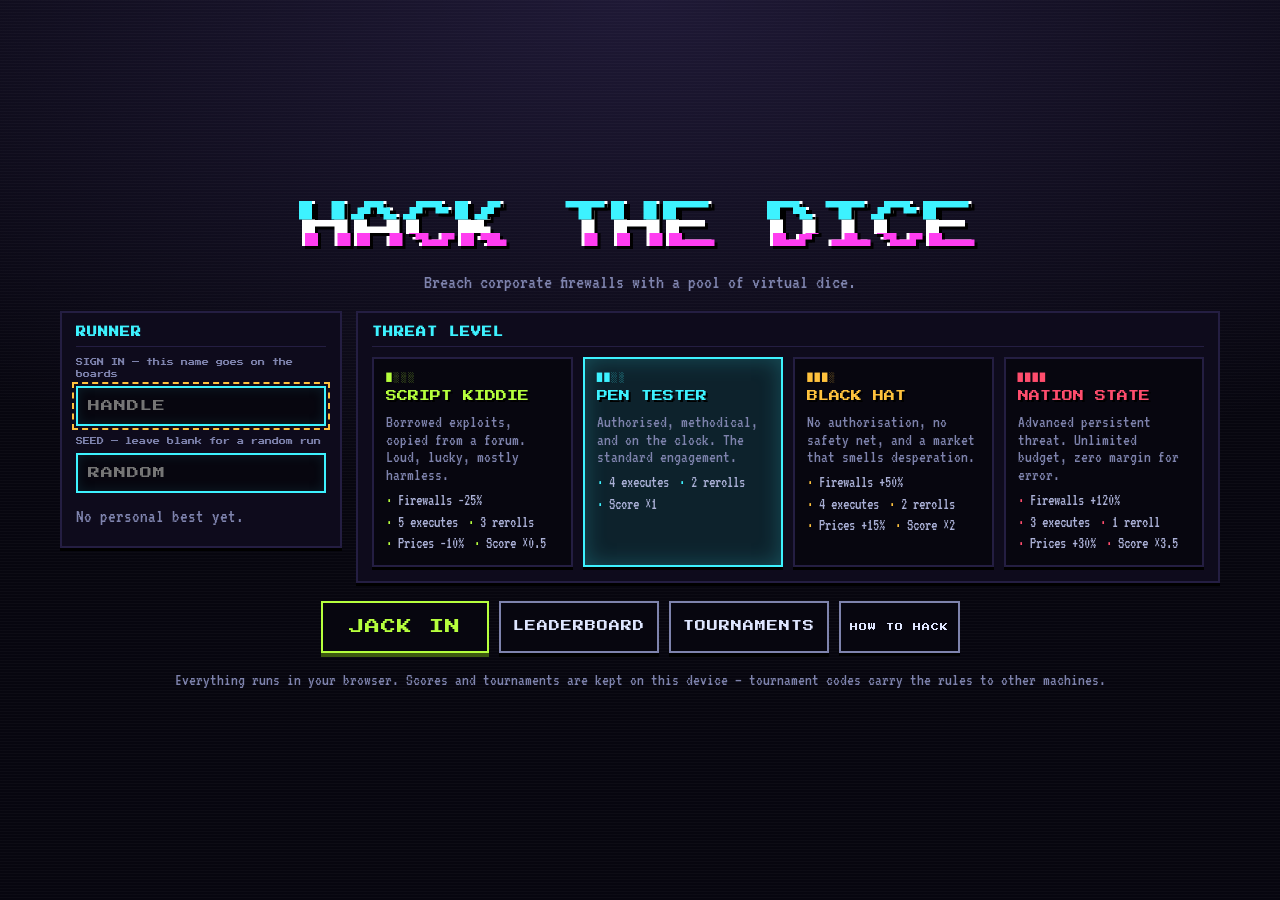
==== index.html @ eb7ed9ae "0.01" ====
<!DOCTYPE html>
<html lang="en">
<head>
<meta charset="utf-8">
<meta name="viewport" content="width=device-width,initial-scale=1">
<title>Hack the Dice</title>
<link rel="preconnect" href="https://fonts.googleapis.com">
<link rel="preconnect" href="https://fonts.gstatic.com" crossorigin>
<link href="https://fonts.googleapis.com/css2?family=Press+Start+2P&family=VT323&display=swap" rel="stylesheet">

<!-- Stylesheets are loaded in cascade order: tokens and base first, then one
     file per region of the console, then effects and responsive overrides. -->
<link rel="stylesheet" href="src/styles/tokens.css">
<link rel="stylesheet" href="src/styles/base.css">
<link rel="stylesheet" href="src/styles/layout.css">
<link rel="stylesheet" href="src/styles/target.css">
<link rel="stylesheet" href="src/styles/board.css">
<link rel="stylesheet" href="src/styles/buttons.css">
<link rel="stylesheet" href="src/styles/toolkit.css">
<link rel="stylesheet" href="src/styles/effects.css">
<link rel="stylesheet" href="src/styles/arcade.css">
<link rel="stylesheet" href="src/styles/responsive.css">
</head>
<body>
<div id="app">
  <header class="topbar">
    <div class="logo">HACK<b>THE</b>DICE</div>
    <div class="stat"><small>Runner</small><span id="tHandle">—</span><em id="tTier"></em></div>
    <div class="stat"><small>Server</small><span id="tServer">1</span><em id="tCorp">OMNIDYNE</em></div>
    <div class="stat"><small>Node</small><span id="tNode">1/5</span></div>
    <div class="stat"><small>Data scrap</small><span id="tScrap">0</span></div>
    <div class="stat"><small>Seed</small><span id="tSeed" class="copyable" title="Click to copy this run's seed">—</span></div>
    <div class="stat"><small>Best run</small><span id="tBest">—</span></div>
    <div class="stat" id="tOpWrap" hidden><small>Tournament</small><span id="tOp"></span></div>
    <div class="spacer"></div>
    <div class="topbtns">
      <button class="btn sm" id="btnSpeed" title="Animation speed">SPD 1×</button>
      <button class="btn sm" id="btnSound" title="Toggle sound">SND ON</button>
      <button class="btn sm" id="btnMenu">MENU</button>
    </div>
  </header>

  <main class="grid" id="grid">
    <section class="panel left" aria-label="Target">
      <div class="ptitle"><span>TARGET</span><span class="tag" id="nodeTag">NODE 1/5</span></div>
      <div class="screen target">
        <div class="ename" id="nodeName">NO TARGET</div>
        <div class="ecan-wrap"><canvas id="enemy" width="64" height="48"></canvas><div class="eoverlay" id="eOverlay"></div></div>
        <div class="fw">
          <div class="fw-top"><span>FIREWALL</span><span id="fwText">OFFLINE</span></div>
          <div class="fw-bar" id="fwBar"><i class="ghost" id="fwGhost"></i><i class="fill" id="fwFill"></i></div>
        </div>
        <div class="bossrule" id="bossRule"></div>
      </div>
      <div class="screen logbox"><div class="log" id="log" aria-live="polite"></div></div>
    </section>

    <section class="panel center" aria-label="Board">
      <div class="arts" id="arts"></div>
      <div class="screen board-wrap" id="boardWrap">
        <canvas id="board"></canvas>
        <div class="combo" id="combo"></div>
        <div class="hint" id="hint"></div>
      </div>
      <div class="screen scorebar">
        <div class="sbox bits"><span class="lbl">BITS</span><span class="val" id="bits">0</span></div>
        <span class="op">×</span>
        <div class="sbox mult"><span class="lbl">MULT</span><span class="val" id="mult">1</span></div>
        <span class="op">=</span>
        <div class="sbox power"><span class="lbl">HACKING POWER</span><span class="val" id="power">0</span></div>
      </div>
      <div class="controls">
        <div class="meters">
          <div class="meter">Executes left <span class="pips" id="execPips"></span></div>
          <div class="meter">Rerolls <span class="pips rr" id="rerollPips"></span></div>
        </div>
        <div class="btnrow">
          <button class="btn cyan" id="btnRoll">ROLL</button>
          <button class="btn" id="btnReroll">REROLL</button>
          <button class="btn mag" id="btnExec">EXECUTE</button>
        </div>
        <div class="abils" id="abils"></div>
      </div>
    </section>

    <section class="panel right" aria-label="Toolkit">
      <div class="ptitle"><span>TOOLKIT</span><span class="tag">Black market + rig</span></div>
      <div class="screen toolkit" id="toolkit">
        <div class="sec-h">BLACK MARKET <button class="btn sm" id="btnShopReroll">REFRESH</button></div>
        <div class="shop" id="shop"></div>
        <button class="btn lime wide" id="btnNext" hidden>BREACH NEXT NODE</button>
        <div class="sec-h">DICE POOL <span id="diceCount"></span></div>
        <div class="inv" id="diceInv"></div>
        <div class="sec-h">ABILITIES <span id="abilCount"></span></div>
        <div id="abilInv"></div>
        <div class="sec-h">CYBERARTIFACTS <span id="artCount"></span></div>
        <div id="artInv"></div>
      </div>
    </section>
  </main>
</div>
<div id="start" class="start-screen" hidden></div>
<div id="fx"></div>
<div id="modal" role="dialog" aria-modal="true"></div>
<script type="module" src="src/main.js"></script>
</body>
</html>
---- src/styles/tokens.css ----
/* Design tokens: palette, fonts, light/dark themes. */

:root {
  /* Console case — the physical shell around the screens */
  --case: #bdb6cd;
  --case-2: #d3cddf;
  --case-edge: #8c85a2;
  --case-ink: #1c1730;
  --case-dim: #58516f;

  /* CRT screens — everything inside a .screen element */
  --screen: #07060f;
  --screen-2: #0e0b1c;
  --screen-line: #241e42;
  --ink: #dfe6ff;
  --dim: #7e83ad;

  /* Accents — also used as literal hex values by the sprite painters */
  --cyan: #3df2ff;
  --mag: #ff3df0;
  --lime: #b6ff3d;
  --amber: #ffc23d;
  --red: #ff4d6d;
  --violet: #9a7bff;

  /* Type: --px for chunky headings, --vt for body copy */
  --px: 'Press Start 2P', ui-monospace, 'Courier New', monospace;
  --vt: 'VT323', ui-monospace, 'Courier New', monospace;

  color-scheme: light;
}

/*
 * Only the case tokens change between themes: the screens are always dark,
 * because a CRT that glows white would not read as a CRT.
 */
@media (prefers-color-scheme: dark) {
  :root:not([data-theme="light"]) {
    --case: #0a0911;
    --case-2: #131020;
    --case-edge: #2b2542;
    --case-ink: #d6d0ee;
    --case-dim: #7b7598;
    color-scheme: dark;
  }
}

:root[data-theme="dark"] {
  --case: #0a0911;
  --case-2: #131020;
  --case-edge: #2b2542;
  --case-ink: #d6d0ee;
  --case-dim: #7b7598;
  color-scheme: dark;
}
---- src/styles/base.css ----
/* Element defaults and the app shell. */

* { box-sizing:border-box; }
html,body {
  margin:0;
  height:100%;
}
body {
  background:var(--case);
  color:var(--case-ink);
  font-family:var(--vt);
  font-size:20px;
  line-height:1.1;
  overflow-x:hidden;
}
button {
  font:inherit;
  color:inherit;
}

/*
 * The hidden attribute has to beat any display rule an element also carries.
 * The start overlay is display:flex and the top-bar stats are display:flex, so
 * without this both stay on screen when hidden — and a screen you cannot see
 * past makes every button under it look dead.
 */
[hidden] { display: none !important; }
.px { font-family:var(--px); }
#app {
  display:flex;
  flex-direction:column;
  height:100vh;
  height:100dvh;
  min-height:660px;
}
---- src/styles/layout.css ----
/* Top bar, three-column grid, panel and CRT screen chrome. */

/* top bar */
.topbar {
  display:flex;
  align-items:center;
  gap:20px;
  padding:8px 14px;
  border-bottom:2px solid var(--case-edge);
  flex-wrap:wrap;
  background:var(--case-2);
}
.logo {
  font-family:var(--px);
  font-size:14px;
  letter-spacing:1px;
  white-space:nowrap;
  color:var(--case-ink);
}
.logo b {
  color:var(--mag);
  font-weight:normal;
  margin:0 .45em;
  text-shadow:2px 2px 0 #000;
}
.stat {
  display:flex;
  flex-direction:column;
  gap:2px;
  min-width:0;
}
.stat small {
  font-size:15px;
  color:var(--case-dim);
}
.stat span {
  font-family:var(--px);
  font-size:11px;
  display:flex;
  align-items:center;
  gap:6px;
  white-space:nowrap;
}
.stat em {
  font-style:normal;
  font-size:15px;
  color:var(--case-dim);
  white-space:nowrap;
}
.sc {
  width:14px;
  height:14px;
  image-rendering:pixelated;
  vertical-align:middle;
}
.stat .copyable {
  cursor: pointer;
  border-bottom: 1px dotted var(--case-dim);
}
.stat .copyable:hover { color: var(--mag); }
.spacer { flex:1; }
.topbtns {
  display:flex;
  gap:6px;
}

/* grid */
.grid {
  flex:1;
  display:grid;
  grid-template-columns:minmax(240px,1fr) minmax(360px,2.1fr) minmax(280px,1.15fr);
  grid-template-rows:minmax(0,1fr);
  gap:10px;
  padding:10px;
  min-height:0;
}
.panel {
  background:var(--case-2);
  border:2px solid var(--case-edge);
  box-shadow:0 3px 0 var(--case-edge);
  display:flex;
  flex-direction:column;
  min-height:0;
  min-width:0;
  padding:8px;
  gap:8px;
}
.ptitle {
  display:flex;
  justify-content:space-between;
  align-items:center;
  font-family:var(--px);
  font-size:10px;
  padding:2px 2px 0;
  color:var(--case-ink);
}
.ptitle .tag {
  color:var(--case-dim);
  font-size:9px;
}
.screen {
  background:var(--screen);
  border:2px solid #000;
  box-shadow:inset 0 0 0 2px var(--screen-line),inset 0 0 40px rgba(61,242,255,.05);
  color:var(--ink);
  position:relative;
  overflow:hidden;
}
.screen::after {
  content:'';
  position:absolute;
  inset:0;
  pointer-events:none;
  background:repeating-linear-gradient(to bottom,rgba(255,255,255,.028) 0 1px,transparent 1px 3px);
  z-index:3;
}
---- src/styles/target.css ----
/* Left column: enemy portrait, firewall bar, console log. */

/* left: target */
.target {
  padding:10px;
  display:flex;
  flex-direction:column;
  gap:8px;
  flex:none;
}
.ename {
  font-family:var(--px);
  font-size:10px;
  line-height:1.4;
  color:var(--ink);
}
.ecan-wrap {
  position:relative;
  border:2px solid #000;
  box-shadow:inset 0 0 0 1px var(--screen-line);
  background:var(--screen);
}
#enemy {
  display:block;
  width:100%;
  height:auto;
  max-height:30vh;
  object-fit:contain;
  image-rendering:pixelated;
}
.eoverlay {
  position:absolute;
  inset:0;
  display:flex;
  align-items:center;
  justify-content:center;
  font-family:var(--px);
  font-size:10px;
  color:var(--lime);
  text-shadow:2px 2px 0 #000;
  pointer-events:none;
  text-align:center;
  z-index:2;
}
.fw-top {
  display:flex;
  justify-content:space-between;
  font-family:var(--px);
  font-size:8px;
  color:var(--red);
  margin-bottom:5px;
  gap:6px;
}
.fw-bar {
  height:18px;
  background:#1a0f1f;
  border:2px solid #000;
  box-shadow:inset 0 0 0 1px #3a2040;
  position:relative;
  overflow:hidden;
}
.fw-bar i {
  position:absolute;
  left:0;
  top:0;
  bottom:0;
  display:block;
}
.fw-bar .ghost {
  background:#fff;
  transition:width .6s .35s;
}
.fw-bar .fill {
  background:repeating-linear-gradient(90deg,var(--red) 0 6px,#c42a4a 6px 8px);
  transition:width .25s steps(6);
}
.bossrule {
  font-size:17px;
  color:var(--red);
  border:1px dashed var(--red);
  padding:5px 7px;
  line-height:1.05;
}
.bossrule:empty { display:none; }
.logbox {
  flex:1;
  min-height:110px;
}
.log {
  position:absolute;
  inset:8px 10px;
  overflow-y:auto;
  font-size:18px;
  line-height:1.05;
  color:var(--lime);
  scrollbar-width:thin;
  scrollbar-color:var(--screen-line) transparent;
}
.ln {
  margin-bottom:2px;
  word-break:break-word;
}
.ln.red { color:var(--red); }
.ln.cyan { color:var(--cyan); }
.ln.amber { color:var(--amber); }
.ln.mag { color:var(--mag); }
.ln.dim { color:var(--dim); }
.ln.white { color:var(--ink); }
.ln.lime { color:var(--lime); }
---- src/styles/board.css ----
/* Center column: artifact row, dice board, scorebar, controls. */

/* center */
.arts {
  display:grid;
  grid-template-columns:repeat(6,minmax(0,1fr));
  gap:6px;
  flex:none;
}
.art {
  background:var(--screen);
  border:2px solid #000;
  box-shadow:inset 0 0 0 1px var(--screen-line);
  min-height:60px;
  display:flex;
  flex-direction:column;
  align-items:center;
  justify-content:center;
  gap:4px;
  padding:4px 2px;
  color:var(--ink);
  position:relative;
  cursor:help;
  min-width:0;
}
.art img {
  width:28px;
  height:28px;
  image-rendering:pixelated;
}
.art span {
  font-family:var(--px);
  font-size:6px;
  text-align:center;
  line-height:1.3;
  color:var(--dim);
  max-width:100%;
  overflow:hidden;
  text-overflow:ellipsis;
  white-space:nowrap;
  padding:0 2px;
}
.art em {
  position:absolute;
  top:3px;
  right:3px;
  font-style:normal;
  font-family:var(--px);
  font-size:6px;
  color:var(--amber);
}
.art.empty {
  color:var(--screen-line);
  font-family:var(--px);
  font-size:7px;
  cursor:default;
}
.art.fire { animation:fire .38s steps(4); }
@keyframes fire{0%{transform:none}35%{transform:translateY(-7px) scale(1.14);box-shadow:0 0 0 2px var(--amber),0 0 18px var(--amber)}100%{transform:none}}
.board-wrap {
  flex:1 1 0;
  min-height:220px;
}
#board {
  position:absolute;
  left:50%;
  top:50%;
  transform:translate(-50%,-50%);
  image-rendering:pixelated;
  display:block;
  touch-action:manipulation;
}
.hint {
  position:absolute;
  left:10px;
  bottom:6px;
  font-size:18px;
  color:var(--dim);
  pointer-events:none;
  z-index:4;
  right:10px;
  white-space:nowrap;
  overflow:hidden;
  text-overflow:ellipsis;
}
.combo {
  position:absolute;
  right:10px;
  top:8px;
  font-family:var(--px);
  font-size:8px;
  color:var(--amber);
  z-index:4;
  text-align:right;
  pointer-events:none;
}
.scorebar {
  display:flex;
  align-items:stretch;
  gap:8px;
  padding:8px;
  flex:none;
}
.sbox {
  flex:1;
  display:flex;
  flex-direction:column;
  align-items:center;
  justify-content:center;
  padding:6px 4px;
  border:2px solid;
  min-width:0;
  position:relative;
  z-index:4;
}
.sbox .lbl {
  font-family:var(--px);
  font-size:7px;
  opacity:.8;
  margin-bottom:6px;
  white-space:nowrap;
}
.sbox .val {
  font-family:var(--px);
  font-size:clamp(12px,1.5vw,19px);
  white-space:nowrap;
  display:inline-block;
}
.sbox.bits {
  border-color:var(--cyan);
  color:var(--cyan);
  background:rgba(61,242,255,.07);
}
.sbox.mult {
  border-color:var(--mag);
  color:var(--mag);
  background:rgba(255,61,240,.07);
}
.sbox.power {
  flex:1.4;
  border-color:var(--amber);
  color:var(--amber);
  background:rgba(255,194,61,.07);
}
.op {
  align-self:center;
  color:var(--dim);
  font-family:var(--px);
  font-size:12px;
  z-index:4;
}
.val.dimv { opacity:.45; }
.bump { animation:bump .24s steps(3); }
@keyframes bump{0%{transform:scale(1.5);color:#fff}100%{transform:scale(1)}}
.controls {
  display:flex;
  flex-direction:column;
  gap:8px;
  flex:none;
}
.meters {
  display:flex;
  gap:18px;
  flex-wrap:wrap;
  align-items:center;
}
.meter {
  display:flex;
  align-items:center;
  gap:7px;
  font-size:18px;
  color:var(--case-dim);
}
.pips {
  display:flex;
  gap:3px;
  align-items:center;
  min-height:14px;
}
.pips i {
  width:10px;
  height:14px;
  background:var(--case-edge);
  display:block;
  border:1px solid #000;
}
.pips i.on { background:var(--red); }
.pips.rr i.on { background:var(--cyan); }
.pips .none {
  font-family:var(--px);
  font-size:8px;
}
.btnrow {
  display:grid;
  grid-template-columns:1fr 1fr 1.3fr;
  gap:8px;
}
.abils {
  display:grid;
  grid-template-columns:repeat(3,minmax(0,1fr));
  gap:8px;
}
.abil {
  display:flex;
  align-items:center;
  gap:6px;
  padding:6px;
  background:var(--screen);
  border:2px solid var(--violet);
  color:var(--ink);
  cursor:pointer;
  box-shadow:0 3px 0 #000;
  text-align:left;
  min-width:0;
  min-height:40px;
}
.abil:disabled {
  opacity:.45;
  cursor:not-allowed;
}
.abil:active:not(:disabled) {
  transform:translateY(2px);
  box-shadow:0 1px 0 #000;
}
.abil img {
  width:22px;
  height:22px;
  image-rendering:pixelated;
  flex:none;
}
.abil .an {
  font-family:var(--px);
  font-size:7px;
  line-height:1.35;
  overflow:hidden;
  min-width:0;
}
.abil .ac {
  margin-left:auto;
  font-family:var(--px);
  font-size:9px;
  color:var(--amber);
  flex:none;
}
.abil.empty {
  border-color:var(--case-edge);
  color:var(--case-dim);
  background:transparent;
  justify-content:center;
  font-family:var(--px);
  font-size:7px;
  cursor:default;
  box-shadow:none;
}
---- src/styles/buttons.css ----
/* Shared button styles. */

/* buttons */
.btn {
  font-family:var(--px);
  font-size:11px;
  letter-spacing:1px;
  padding:12px 12px;
  background:var(--screen);
  color:var(--ink);
  border:2px solid var(--dim);
  box-shadow:0 4px 0 #000;
  cursor:pointer;
  position:relative;
  white-space:nowrap;
}
.btn:hover:not(:disabled) { filter:brightness(1.3); }
.btn:active:not(:disabled) {
  transform:translateY(3px);
  box-shadow:0 1px 0 #000;
}
.btn:disabled {
  opacity:.35;
  cursor:not-allowed;
}
.btn:focus-visible,.abil:focus-visible,.x:focus-visible {
  outline:2px dashed var(--amber);
  outline-offset:2px;
}
.btn.cyan {
  border-color:var(--cyan);
  color:var(--cyan);
  box-shadow:0 4px 0 #0a5a66;
}
.btn.mag {
  border-color:var(--mag);
  color:var(--mag);
  box-shadow:0 4px 0 #6a1466;
}
.btn.lime {
  border-color:var(--lime);
  color:var(--lime);
  box-shadow:0 4px 0 #3d5a0f;
}
.btn.sm {
  font-size:8px;
  padding:8px 9px;
  box-shadow:0 3px 0 #000;
}
.btn.wide { width:100%; }
.btn.pulse:not(:disabled) { animation:btnpulse 1s steps(2) infinite; }
@keyframes btnpulse{50%{background:#1d1840}}
---- src/styles/toolkit.css ----
/* Right column: black market cards and rig inventory. */

/* right: toolkit */
.toolkit {
  flex:1;
  overflow-y:auto;
  padding:10px;
  display:flex;
  flex-direction:column;
  gap:10px;
  scrollbar-width:thin;
  scrollbar-color:var(--screen-line) transparent;
}
.toolkit > * {
  position:relative;
  z-index:4;
}
.sec-h {
  display:flex;
  justify-content:space-between;
  align-items:center;
  font-family:var(--px);
  font-size:9px;
  color:var(--cyan);
  gap:6px;
  border-bottom:1px solid var(--screen-line);
  padding-bottom:6px;
  min-height:28px;
}
.sec-h span {
  color:var(--dim);
  font-size:8px;
}
.shop {
  display:grid;
  grid-template-columns:repeat(auto-fill,minmax(150px,1fr));
  gap:8px;
}
.card {
  border:2px solid var(--screen-line);
  background:var(--screen-2);
  padding:7px;
  display:flex;
  flex-direction:column;
  gap:5px;
  min-width:0;
}
.card .top {
  display:flex;
  gap:7px;
  align-items:center;
}
.card img {
  width:26px;
  height:26px;
  image-rendering:pixelated;
  flex:none;
}
.card .nm {
  font-family:var(--px);
  font-size:7px;
  line-height:1.4;
  color:var(--ink);
}
.card .kd {
  font-size:14px;
  color:var(--dim);
}
.card .ds {
  font-size:16px;
  color:#aab0d6;
  line-height:1;
  flex:1;
}
.card .buy {
  font-size:8px;
  padding:7px 6px;
  display:flex;
  align-items:center;
  justify-content:center;
  gap:5px;
}
.card.t2 { border-color:#3d3070; }
.card.t3 { border-color:#70305f; }
.card.sold { opacity:.3; }
.shop.locked .card {
  opacity:.35;
  filter:grayscale(1);
}
.empty-note {
  font-size:17px;
  color:var(--dim);
  line-height:1.05;
}
.inv {
  display:flex;
  flex-wrap:wrap;
  gap:6px;
}
.inv-die {
  display:flex;
  align-items:center;
  gap:5px;
  background:var(--screen-2);
  border:1px solid var(--screen-line);
  padding:3px 6px 3px 3px;
  font-size:16px;
  color:var(--ink);
}
.inv-die img {
  width:24px;
  height:24px;
  image-rendering:pixelated;
}
.x {
  background:none;
  border:1px solid var(--red);
  color:var(--red);
  font-family:var(--px);
  font-size:6px;
  cursor:pointer;
  padding:3px 4px;
  margin-left:3px;
  white-space:nowrap;
}
.x:hover {
  background:var(--red);
  color:#000;
}
.row-item {
  display:flex;
  align-items:center;
  gap:8px;
  background:var(--screen-2);
  border:1px solid var(--screen-line);
  padding:5px;
  color:var(--ink);
}
.row-item + .row-item { margin-top:6px; }
.row-item img {
  width:24px;
  height:24px;
  image-rendering:pixelated;
  flex:none;
}
.row-item .t {
  flex:1;
  min-width:0;
}
.row-item .t b {
  display:block;
  font-family:var(--px);
  font-size:7px;
  font-weight:normal;
  margin-bottom:3px;
  line-height:1.35;
}
.row-item .t small {
  font-size:15px;
  color:var(--dim);
  line-height:1;
  display:block;
}
---- src/styles/effects.css ----
/* Floating score effects, toasts, modal, glitch and shake. */

/* fx + modal */
#fx {
  position:fixed;
  inset:0;
  pointer-events:none;
  z-index:50;
  overflow:hidden;
}
.fly {
  position:absolute;
  left:0;
  top:0;
  font-family:var(--px);
  font-size:14px;
  white-space:nowrap;
  pointer-events:none;
  text-shadow:2px 2px 0 #000,-1px -1px 0 #000,0 0 10px currentColor;
  will-change:transform;
}
.c-bits { color:var(--cyan); }
.c-mult { color:var(--mag); }
.c-x {
  color:var(--amber);
  font-size:17px;
}
.c-red {
  color:var(--red);
  font-size:9px;
}
.c-lime {
  color:var(--lime);
  font-size:10px;
}
.c-dmg {
  color:#fff;
  font-size:18px;
  text-shadow:3px 3px 0 var(--red),0 0 12px var(--red);
}
.fly.small { font-size:9px; }
.bighit {
  font-size:clamp(28px,5vw,58px);
  color:#fff;
  text-shadow:4px 4px 0 var(--mag),-3px -3px 0 var(--cyan),0 0 26px var(--amber);
}
.toast {
  position:absolute;
  left:50%;
  bottom:26px;
  transform:translateX(-50%);
  background:var(--screen);
  color:var(--amber);
  border:2px solid var(--amber);
  padding:9px 12px;
  font-family:var(--px);
  font-size:9px;
  box-shadow:0 4px 0 #000;
  animation:toast 2s steps(8) forwards;
  white-space:nowrap;
}
@keyframes toast{0%{opacity:0}8%,82%{opacity:1}100%{opacity:0}}
#modal {
  position:fixed;
  inset:0;
  z-index:60;
  display:none;
  align-items:center;
  justify-content:center;
  background:rgba(5,4,12,.8);
  padding:16px;
}
#modal.open { display:flex; }
.mbox {
  max-width:580px;
  width:100%;
  padding:24px;
  max-height:92vh;
  overflow:auto;
}
.mbox > * {
  position:relative;
  z-index:4;
}
.mbtns {
  display:flex;
  gap:10px;
  flex-wrap:wrap;
  margin-top:18px;
}
.mbtns .btn { flex:1; }
.mtitle {
  font-family:var(--px);
  font-size:18px;
  color:var(--mag);
  margin:0 0 12px;
  line-height:1.4;
}
.title-big {
  font-family:var(--px);
  font-size:clamp(22px,5.5vw,38px);
  color:#fff;
  margin:6px 0 10px;
  line-height:1.3;
}
.mbox p {
  margin:8px 0;
  font-size:20px;
  color:var(--ink);
}
.mbox p b {
  color:var(--lime);
  font-weight:normal;
}
.kv {
  font-size:19px;
  color:var(--dim);
  margin:4px 0;
}
.kv b {
  color:var(--lime);
  font-weight:normal;
}
.how {
  display:flex;
  flex-direction:column;
  gap:7px;
  margin:14px 0;
  font-size:19px;
  color:var(--ink);
}
.how b {
  font-family:var(--px);
  font-size:9px;
  color:var(--cyan);
  font-weight:normal;
  margin-right:6px;
}
.dim { color:var(--dim)!important; }
.newbest {
  font-family:var(--px);
  color:var(--amber)!important;
  font-size:11px!important;
}
.xfer {
  height:16px;
  border:2px solid var(--cyan);
  margin:14px 0;
  position:relative;
  overflow:hidden;
}
.xfer i {
  position:absolute;
  left:0;
  top:0;
  bottom:0;
  width:0;
  background:repeating-linear-gradient(90deg,var(--cyan) 0 6px,transparent 6px 8px);
  animation:xfer 1.6s steps(20) forwards;
}
@keyframes xfer{to{width:100%}}
.glitch {
  position:relative;
  display:inline-block;
}
.glitch::before,.glitch::after {
  content:attr(data-text);
  position:absolute;
  left:0;
  top:0;
  width:100%;
  overflow:hidden;
  pointer-events:none;
}
.glitch::before {
  color:var(--cyan);
  transform:translate(-3px,0);
  clip-path:inset(0 0 62% 0);
  animation:gl1 2.4s steps(1) infinite;
}
.glitch::after {
  color:var(--mag);
  transform:translate(3px,0);
  clip-path:inset(58% 0 0 0);
  animation:gl2 1.9s steps(1) infinite;
}
@keyframes gl1{0%,100%{clip-path:inset(0 0 62% 0)}30%{clip-path:inset(20% 0 40% 0);transform:translate(4px,-1px)}60%{clip-path:inset(70% 0 5% 0)}}
@keyframes gl2{0%,100%{clip-path:inset(58% 0 0 0)}40%{clip-path:inset(10% 0 70% 0);transform:translate(-4px,1px)}75%{clip-path:inset(40% 0 30% 0)}}
.shake { animation:shake .35s steps(6); }
@keyframes shake{20%{transform:translate(-6px,3px)}40%{transform:translate(5px,-4px)}60%{transform:translate(-4px,-2px)}80%{transform:translate(3px,4px)}100%{transform:none}}
body.alarm::before {
  content:'';
  position:fixed;
  inset:0;
  background:rgba(255,40,80,.28);
  z-index:45;
  pointer-events:none;
  animation:alarm 1.2s steps(2,jump-none) forwards;
}
@keyframes alarm{0%,50%{opacity:1}25%,75%{opacity:0}100%{opacity:0}}
---- src/styles/arcade.css ----
/* Start screen, leaderboards and tournament screens. */

/* ---- The overlay --------------------------------------------------------- */

.start-screen {
  position: fixed;
  inset: 0;
  z-index: 70;
  overflow-y: auto;
  padding: 24px 16px 40px;
  display: flex;
  justify-content: center;
  color: var(--ink);
  background:
    radial-gradient(120% 80% at 50% 0%, rgba(154, 123, 255, .16), transparent 70%),
    repeating-linear-gradient(to bottom, rgba(255, 255, 255, .022) 0 1px, transparent 1px 3px),
    var(--screen);
}

.start-inner {
  max-width: 1160px;
  width: 100%;
  /* Centres the block vertically when the viewport has room to spare. */
  margin: auto;
  display: flex;
  flex-direction: column;
  gap: 18px;
}

/* ---- Masthead ------------------------------------------------------------ */

.start-head { text-align: center; }

.start-logo {
  font-family: var(--px);
  font-size: clamp(24px, 6vw, 52px);
  color: #fff;
  line-height: 1.3;
  text-shadow: 3px 3px 0 #000;
}

.start-sub {
  font-size: 20px;
  color: var(--dim);
  margin: 10px 0 0;
}

/* ---- Cards and fields ---------------------------------------------------- */

.start-cols {
  display: grid;
  grid-template-columns: minmax(230px, 0.85fr) minmax(360px, 2.6fr);
  gap: 14px;
  align-items: start;
}

.start-card {
  background: var(--screen-2);
  border: 2px solid var(--screen-line);
  box-shadow: 0 3px 0 #000;
  padding: 14px;
  display: flex;
  flex-direction: column;
  gap: 10px;
  min-width: 0;
}

.sec {
  font-family: var(--px);
  font-size: 10px;
  color: var(--cyan);
  margin: 0;
  padding-bottom: 8px;
  border-bottom: 1px solid var(--screen-line);
  letter-spacing: 1px;
}

.sec .dim { font-family: var(--vt); font-size: 14px; letter-spacing: 0; margin-left: 4px; }

.field { display: flex; flex-direction: column; gap: 6px; }

.field > span {
  font-family: var(--px);
  font-size: 7px;
  color: var(--dim);
  line-height: 1.6;
}

.field input,
.field textarea {
  font-family: var(--px);
  font-size: 12px;
  color: var(--ink);
  background: var(--screen);
  border: 2px solid var(--cyan);
  box-shadow: inset 0 0 12px rgba(61, 242, 255, .1);
  padding: 12px 10px;
  width: 100%;
  letter-spacing: 1px;
}

.field textarea {
  font-family: var(--vt);
  font-size: 17px;
  letter-spacing: 0;
  resize: vertical;
  word-break: break-all;
}

.field input:focus,
.field textarea:focus { outline: 2px dashed var(--amber); outline-offset: 2px; }

.recent { display: flex; flex-wrap: wrap; gap: 6px; }

.chip {
  font-family: var(--px);
  font-size: 7px;
  color: var(--dim);
  background: var(--screen);
  border: 1px solid var(--screen-line);
  padding: 6px 8px;
  cursor: pointer;
}

.chip:hover { color: var(--ink); border-color: var(--cyan); }

/* ---- Threat level cards -------------------------------------------------- */

.tier-grid {
  display: grid;
  grid-template-columns: repeat(auto-fit, minmax(150px, 1fr));
  gap: 10px;
}

.tier-card {
  --tier: var(--cyan);
  display: flex;
  flex-direction: column;
  gap: 8px;
  text-align: left;
  padding: 12px;
  cursor: pointer;
  color: var(--ink);
  background: var(--screen);
  border: 2px solid var(--screen-line);
  box-shadow: 0 3px 0 #000;
  min-width: 0;
}

.tier-card:hover { border-color: var(--tier); }

.tier-card.on {
  border-color: var(--tier);
  background: color-mix(in srgb, var(--tier) 12%, var(--screen));
  box-shadow: 0 3px 0 #000, inset 0 0 22px color-mix(in srgb, var(--tier) 22%, transparent);
}

.tier-rank { font-family: var(--px); font-size: 9px; color: var(--tier); letter-spacing: 2px; }

.tier-name {
  font-family: var(--px);
  font-size: 11px;
  color: var(--tier);
  text-shadow: 2px 2px 0 #000;
  line-height: 1.4;
}

.tier-tagline { font-size: 17px; color: var(--dim); line-height: 1.05; }

.tier-stats {
  list-style: none;
  margin: 0;
  padding: 0;
  display: flex;
  flex-wrap: wrap;
  gap: 4px 10px;
  font-size: 16px;
  color: #aab0d6;
}

.tier-stats li::before { content: '· '; color: var(--tier); }

.tier-pill {
  font-family: var(--px);
  font-size: 7px;
  color: var(--tier, var(--cyan));
  border: 1px solid currentColor;
  padding: 3px 5px;
  white-space: nowrap;
}

/* ---- Actions ------------------------------------------------------------- */

.start-actions {
  display: flex;
  flex-wrap: wrap;
  gap: 10px;
  justify-content: center;
}

.btn.big { font-size: 15px; padding: 16px 26px; }

.start-foot {
  text-align: center;
  font-size: 17px;
  color: var(--dim);
  margin: 0;
}

.panel-head {
  display: flex;
  align-items: center;
  justify-content: space-between;
  gap: 12px;
  border-bottom: 2px solid var(--screen-line);
  padding-bottom: 10px;
}

.panel-head h2 {
  font-family: var(--px);
  font-size: 15px;
  color: var(--mag);
  margin: 0;
  text-shadow: 2px 2px 0 #000;
}

.lede { font-size: 19px; color: var(--dim); margin: 0; line-height: 1.1; }

.row-actions { display: flex; flex-wrap: wrap; gap: 8px; align-items: center; }

.error { font-size: 18px; color: var(--red); margin: 0; }
.notice { font-size: 18px; color: var(--lime); margin: 0; }

/* ---- Invite: op code and QR ---------------------------------------------- */

.invite {
  display: grid;
  grid-template-columns: 1fr auto;
  gap: 16px;
  align-items: center;
  padding: 14px;
  background: var(--screen-2);
  border: 2px solid var(--screen-line);
}

.invite-code { display: flex; flex-direction: column; gap: 8px; min-width: 0; }

.invite-label { font-family: var(--px); font-size: 8px; color: var(--dim); }

.op-code {
  font-family: var(--px);
  font-size: clamp(24px, 5vw, 42px);
  line-height: 1.2;
  color: var(--lime);
  letter-spacing: 6px;
  text-shadow: 3px 3px 0 #000;
  word-break: break-all;
}

.invite-note { font-size: 16px; color: var(--dim); line-height: 1.05; }

.invite-qr {
  display: flex;
  flex-direction: column;
  align-items: center;
  gap: 6px;
  max-width: 40vw;
}

.invite-qr .invite-note { text-align: center; }

.qr {
  display: block;
  image-rendering: pixelated;
  border: 3px solid var(--ink);
  max-width: 100%;
  height: auto;
}

/* ---- Leaderboard --------------------------------------------------------- */

.tabs { display: flex; flex-wrap: wrap; gap: 6px; }

.tab {
  --tier: var(--ink);
  font-family: var(--px);
  font-size: 8px;
  color: var(--dim);
  background: var(--screen);
  border: 2px solid var(--screen-line);
  padding: 9px 10px;
  cursor: pointer;
}

.tab:hover { color: var(--ink); }
.tab.on { color: var(--tier); border-color: var(--tier); }

.board-scroll { overflow-x: auto; }

.board {
  width: 100%;
  border-collapse: collapse;
  font-size: 18px;
  white-space: nowrap;
}

.board th {
  font-family: var(--px);
  font-size: 7px;
  color: var(--dim);
  text-align: left;
  padding: 8px 10px;
  border-bottom: 2px solid var(--screen-line);
  font-weight: normal;
}

.board td {
  padding: 7px 10px;
  border-bottom: 1px solid var(--screen-line);
  color: var(--ink);
}

.board .rank, .board .score { font-family: var(--px); font-size: 10px; }
.board .who { font-family: var(--px); font-size: 9px; color: var(--cyan); }
.board .when, .board .hack, .board .depth { color: var(--dim); }

.board tr.rank-1 .rank, .board tr.rank-1 .score { color: var(--amber); }
.board tr.rank-2 .rank, .board tr.rank-2 .score { color: var(--ink); }
.board tr.rank-3 .rank, .board tr.rank-3 .score { color: var(--violet); }
.board tr.mine { background: rgba(61, 242, 255, .08); }

/* A run still in progress: its score is provisional and its row is alive. */
.board tr.live .score { color: var(--lime); }
.board tr.live .when { color: var(--lime); }

.live-tag {
  font-family: var(--px);
  font-size: 6px;
  color: #07060f;
  background: var(--lime);
  padding: 2px 4px;
  margin-left: 6px;
  vertical-align: middle;
  animation: livepulse 1.4s steps(2) infinite;
}

@keyframes livepulse { 50% { opacity: .45; } }

@media (prefers-reduced-motion: reduce) {
  .live-tag { animation: none; }
}

/* ---- Tournaments --------------------------------------------------------- */

.op-card {
  background: var(--screen-2);
  border: 2px solid var(--screen-line);
  padding: 12px;
  display: flex;
  flex-direction: column;
  gap: 8px;
}

.op-card + .op-card { margin-top: 10px; }

.op-top { display: flex; align-items: center; gap: 10px; flex-wrap: wrap; }

.op-name { font-family: var(--px); font-size: 11px; color: var(--lime); }

.op-meta { font-size: 17px; color: var(--dim); display: flex; align-items: center; gap: 8px; flex-wrap: wrap; }

.rules {
  list-style: none;
  margin: 0;
  padding: 0;
  font-size: 18px;
  color: #aab0d6;
}

.rules li::before { content: '> '; color: var(--cyan); }

.bans { display: flex; flex-direction: column; gap: 12px; }

.ban-group { display: flex; flex-direction: column; gap: 6px; }

.ban-head {
  font-family: var(--px);
  font-size: 8px;
  color: var(--violet);
  display: flex;
  gap: 8px;
  align-items: baseline;
  flex-wrap: wrap;
}

.ban-head span { font-family: var(--vt); font-size: 16px; color: var(--dim); }

.ban-chips { display: flex; flex-wrap: wrap; gap: 6px; }

.ban-chip {
  display: flex;
  align-items: center;
  gap: 5px;
  font-family: var(--px);
  font-size: 6px;
  line-height: 1.4;
  color: var(--ink);
  background: var(--screen);
  border: 1px solid var(--screen-line);
  padding: 5px 7px;
  cursor: pointer;
}

.ban-chip img { width: 16px; height: 16px; image-rendering: pixelated; }

.ban-chip:hover { border-color: var(--red); }

.ban-chip.banned {
  color: var(--red);
  border-color: var(--red);
  background: rgba(255, 77, 109, .1);
  text-decoration: line-through;
}

.ban-chip.banned img { filter: grayscale(1) brightness(.6); }

/* ---- Final score slab, shown on the run-over modal ------------------------ */

.score-slab {
  --tier: var(--cyan);
  display: flex;
  flex-direction: column;
  align-items: center;
  gap: 6px;
  margin: 14px 0;
  padding: 14px;
  border: 2px solid var(--tier);
  background: color-mix(in srgb, var(--tier) 10%, var(--screen));
}

.score-label { font-family: var(--px); font-size: 8px; color: var(--dim); }
.score-value { font-family: var(--px); font-size: clamp(22px, 5vw, 38px); color: #fff; text-shadow: 3px 3px 0 #000; }
.score-tier { font-family: var(--px); font-size: 9px; color: var(--tier); }

/* ---- Narrow screens ------------------------------------------------------ */

@media (max-width: 760px) {
  .start-screen { padding: 16px 12px 32px; }
  .invite { grid-template-columns: minmax(0, 1fr); }
  .invite-qr { max-width: 100%; }
  .start-cols { grid-template-columns: minmax(0, 1fr); }
  .start-actions .btn { flex: 1 1 140px; }
  .board { font-size: 16px; }
}
---- src/styles/responsive.css ----
/* Reduced motion and narrow-viewport layouts. */

@media (prefers-reduced-motion: reduce) {
  .shake,.glitch::before,.glitch::after,.btn.pulse:not(:disabled),body.alarm::before {
    animation:none!important;
  }
}
@media (max-width:1120px) {
  #app {
    height:auto;
    min-height:100vh;
  }
  .grid {
    grid-template-columns:minmax(230px,1fr) minmax(340px,1.9fr);
    grid-template-rows:auto auto;
  }
  .left,.center {
    height:min(780px,calc(100vh - 90px));
    min-height:600px;
  }
  .right { grid-column:1 / -1; }
  .toolkit { overflow:visible; }
}
@media (max-width:760px) {
  .grid { grid-template-columns:minmax(0,1fr); }
  .left,.center {
    height:auto;
    min-height:0;
  }
  .right { grid-column:auto; }
  .board-wrap {
    flex:none;
    height:320px;
  }
  .logbox {
    flex:none;
    height:150px;
  }
  #enemy { max-height:200px; }
  .arts { grid-template-columns:repeat(3,minmax(0,1fr)); }
  .topbar { gap:12px; }
  .btnrow .btn {
    padding:12px 4px;
    font-size:9px;
  }
  .abil .an { font-size:6px; }
}
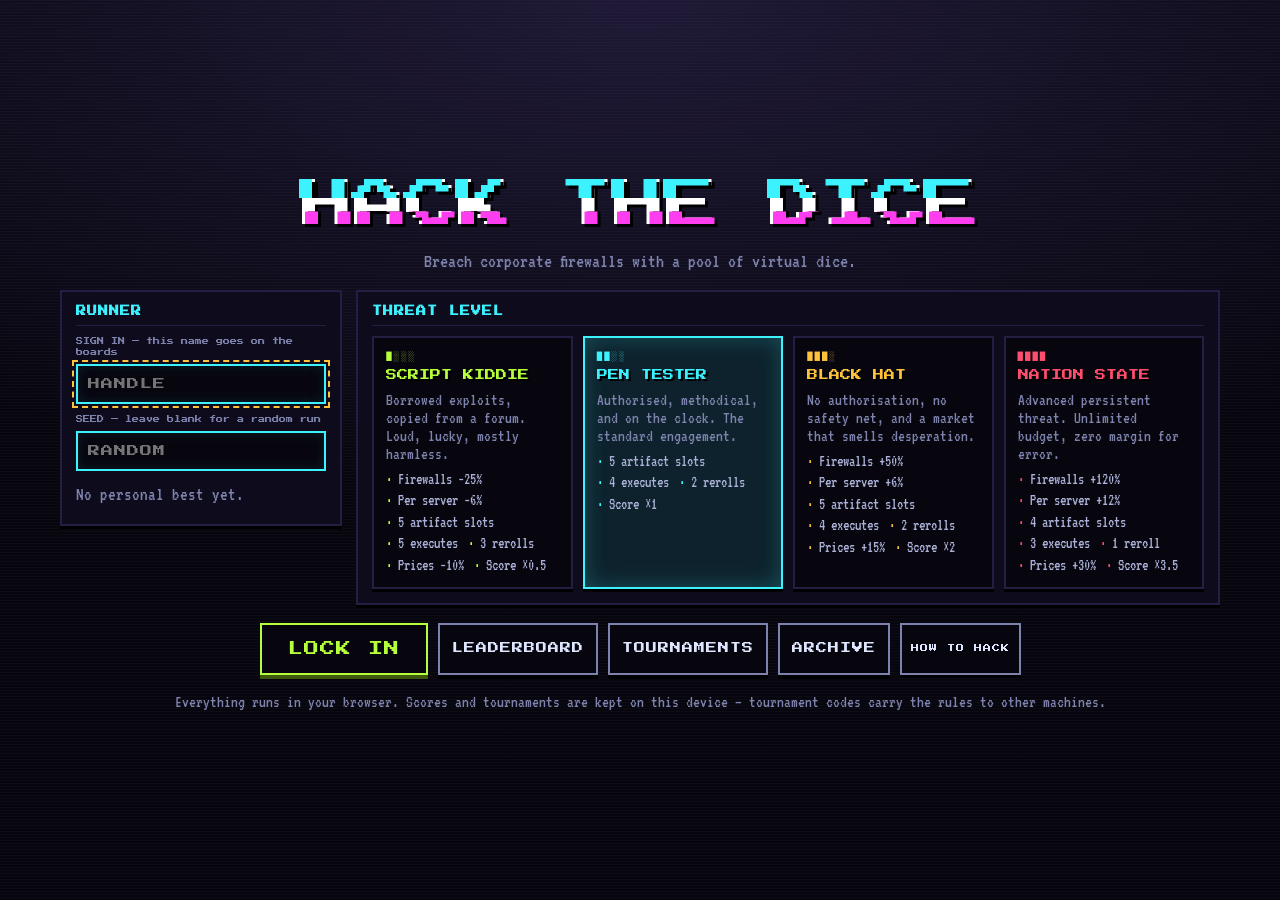
==== commit fe82f2b0: "0.3" ====
--- a/index.html
+++ b/index.html
@@ -2,7 +2,35 @@
 <html lang="en">
 <head>
 <meta charset="utf-8">
-<meta name="viewport" content="width=device-width,initial-scale=1">
+<meta name="viewport" content="width=device-width,initial-scale=1,maximum-scale=1,user-scalable=no,viewport-fit=cover">
+<meta name="theme-color" content="#07060f">
+<!-- Added to a home screen, these give a real full-screen game with no browser chrome. -->
+<meta name="mobile-web-app-capable" content="yes">
+<meta name="apple-mobile-web-app-capable" content="yes">
+<meta name="apple-mobile-web-app-status-bar-style" content="black-translucent">
+<meta name="apple-mobile-web-app-title" content="Hack the Dice">
+
+<!-- What the game is, for search results and for anyone pasting the link. -->
+<meta name="description" content="A cyberpunk dice roguelike in your browser. Roll a pool of dice at a corporate firewall, lock what you like, reroll the rest, and execute: Bits x Mult becomes hacking power.">
+<link rel="canonical" href="https://hackthedice.zanix.tech/">
+
+<link rel="icon" href="assets/favicon.ico" sizes="any">
+<link rel="icon" href="assets/favicon-32.png" type="image/png" sizes="32x32">
+<link rel="apple-touch-icon" href="assets/apple-touch-icon.png">
+
+<meta property="og:type" content="website">
+<meta property="og:site_name" content="Hack the Dice">
+<meta property="og:title" content="Hack the Dice">
+<meta property="og:description" content="Breach corporate firewalls with a pool of virtual dice. Eight boss protocols, four threat levels, seeded runs and tournaments — in a browser tab.">
+<meta property="og:url" content="https://hackthedice.zanix.tech/">
+<meta property="og:image" content="https://hackthedice.zanix.tech/assets/social-card.png">
+<meta property="og:image:width" content="1200">
+<meta property="og:image:height" content="630">
+<meta property="og:image:alt" content="Hack the Dice — dice tumbling across a circuit board beneath a boss protocol.">
+<meta name="twitter:card" content="summary_large_image">
+<meta name="twitter:title" content="Hack the Dice">
+<meta name="twitter:description" content="Breach corporate firewalls with a pool of virtual dice.">
+<meta name="twitter:image" content="https://hackthedice.zanix.tech/assets/social-card.png">
 <title>Hack the Dice</title>
 <link rel="preconnect" href="https://fonts.googleapis.com">
 <link rel="preconnect" href="https://fonts.gstatic.com" crossorigin>
@@ -10,6 +38,41 @@
 
 <!-- Stylesheets are loaded in cascade order: tokens and base first, then one
      file per region of the console, then effects and responsive overrides. -->
+<script>
+/*
+ * Fail loudly. A module that will not load would otherwise leave a black
+ * screen with nothing to go on, which is the worst thing that can happen in
+ * front of a judge. Anything thrown before the game finishes booting is shown
+ * here; once it is running, errors go to the console as usual.
+ */
+(function () {
+  function report(message) {
+    if (window.__htdBooted) return;
+    var box = document.getElementById('bootError');
+    if (!box) {
+      box = document.createElement('div');
+      box.id = 'bootError';
+      box.style.cssText = 'position:fixed;inset:0;z-index:9999;background:#0b0a14;color:#ff4d6d;' +
+        'font:14px/1.6 ui-monospace,monospace;padding:26px;overflow:auto;white-space:pre-wrap';
+      box.textContent = 'HACK THE DICE did not start.\n\n' +
+        'If you just updated the game, hard-refresh (ctrl-shift-R): a half-cached\n' +
+        'set of modules is the usual cause. Serving with tools/serve.py avoids it.\n\n';
+      (document.body || document.documentElement).appendChild(box);
+    }
+    box.textContent += message + '\n';
+  }
+  addEventListener('error', function (event) {
+    if (event.target && event.target.tagName === 'SCRIPT') {
+      report('could not load ' + (event.target.src || 'a script'));
+    } else {
+      report(event.message || String(event.error));
+    }
+  }, true);
+  addEventListener('unhandledrejection', function (event) {
+    report(String((event.reason && event.reason.message) || event.reason));
+  });
+})();
+</script>
 <link rel="stylesheet" href="src/styles/tokens.css">
 <link rel="stylesheet" href="src/styles/base.css">
 <link rel="stylesheet" href="src/styles/layout.css">
@@ -20,6 +83,9 @@
 <link rel="stylesheet" href="src/styles/effects.css">
 <link rel="stylesheet" href="src/styles/arcade.css">
 <link rel="stylesheet" href="src/styles/responsive.css">
+<link rel="stylesheet" href="src/styles/cutscene.css">
+<link rel="stylesheet" href="src/styles/tutorial.css">
+<link rel="stylesheet" href="src/styles/mobile.css">
 </head>
 <body>
 <div id="app">
@@ -34,6 +100,9 @@
     <div class="stat" id="tOpWrap" hidden><small>Tournament</small><span id="tOp"></span></div>
     <div class="spacer"></div>
     <div class="topbtns">
+      <button class="btn sm touch-only" id="btnRig" title="Black market and rig">RIG</button>
+      <button class="btn sm touch-only" id="btnLog" title="Console log">LOG</button>
+      <button class="btn sm touch-only" id="btnFull" title="Full screen">FULL</button>
       <button class="btn sm" id="btnSpeed" title="Animation speed">SPD 1×</button>
       <button class="btn sm" id="btnSound" title="Toggle sound">SND ON</button>
       <button class="btn sm" id="btnMenu">MENU</button>
@@ -52,7 +121,10 @@
         </div>
         <div class="bossrule" id="bossRule"></div>
       </div>
-      <div class="screen logbox"><div class="log" id="log" aria-live="polite"></div></div>
+      <div class="screen logbox">
+        <div class="log" id="log" aria-live="polite"></div>
+        <button class="btn sm sheet-close touch-only" data-close-sheet>CLOSE</button>
+      </div>
     </section>
 
     <section class="panel center" aria-label="Board">
@@ -84,11 +156,11 @@
     </section>
 
     <section class="panel right" aria-label="Toolkit">
-      <div class="ptitle"><span>TOOLKIT</span><span class="tag">Black market + rig</span></div>
+      <div class="ptitle">
+        <span>TOOLKIT</span><span class="tag">Your rig</span>
+        <button class="btn sm sheet-close touch-only" data-close-sheet>CLOSE</button>
+      </div>
       <div class="screen toolkit" id="toolkit">
-        <div class="sec-h">BLACK MARKET <button class="btn sm" id="btnShopReroll">REFRESH</button></div>
-        <div class="shop" id="shop"></div>
-        <button class="btn lime wide" id="btnNext" hidden>BREACH NEXT NODE</button>
         <div class="sec-h">DICE POOL <span id="diceCount"></span></div>
         <div class="inv" id="diceInv"></div>
         <div class="sec-h">ABILITIES <span id="abilCount"></span></div>
@@ -96,9 +168,48 @@
         <div class="sec-h">CYBERARTIFACTS <span id="artCount"></span></div>
         <div id="artInv"></div>
       </div>
+      <!-- Below the toolkit, not inside it: these act on the run, not the rig. -->
+      <div class="panel-actions">
+        <button class="btn cyan wide" id="btnMarket">OPEN MARKET</button>
+        <button class="btn lime wide" id="btnNext" hidden>BREACH NEXT NODE</button>
+      </div>
     </section>
   </main>
 </div>
+<div id="cutscene" class="cutscene" hidden>
+  <div class="cut-panel">
+    <span class="cut-label" id="cutLabel"></span>
+    <canvas class="cut-sprite" id="cutSprite" width="64" height="48"></canvas>
+    <h2 class="cut-name" id="cutName" data-text=""></h2>
+    <p class="cut-rule" id="cutRule"></p>
+    <p class="cut-line" id="cutLine"></p>
+    <span class="cut-go">PRESS ANY KEY TO ENGAGE</span>
+  </div>
+</div>
+<div id="coach" class="coach" hidden>
+  <div class="coach-ring" id="coachRing"></div>
+  <div class="coach-note" id="coachNote">
+    <b id="coachTitle"></b>
+    <p id="coachText"></p>
+    <div class="coach-actions">
+      <span class="coach-step" id="coachStep"></span>
+      <button class="btn sm" id="coachSkip">SKIP TUTORIAL</button>
+    </div>
+  </div>
+</div>
+<div id="market" class="market" hidden role="dialog" aria-modal="true" aria-label="Black market">
+  <div class="market-box screen">
+    <div class="market-head">
+      <span class="market-title">BLACK MARKET</span>
+      <span class="market-scrap" id="marketScrap"></span>
+      <button class="btn sm" id="btnShopReroll">REFRESH</button>
+      <button class="btn sm" id="btnMarketClose" title="Close the market">CLOSE</button>
+    </div>
+    <div class="shop" id="shop"></div>
+    <button class="btn lime wide" id="btnMarketBreach">BREACH NEXT NODE</button>
+  </div>
+</div>
+<div id="sheetBackdrop" class="sheet-backdrop" hidden></div>
 <div id="start" class="start-screen" hidden></div>
 <div id="fx"></div>
 <div id="modal" role="dialog" aria-modal="true"></div>
--- a/src/styles/base.css
+++ b/src/styles/base.css
@@ -26,6 +26,10 @@
  */
 [hidden] { display: none !important; }
 .px { font-family:var(--px); }
+
+/* Controls that only exist in the touch layout: see mobile.css. */
+.touch-only { display: none; }
+.sheet-backdrop { display: none; }
 #app {
   display:flex;
   flex-direction:column;
--- a/src/styles/target.css
+++ b/src/styles/target.css
@@ -74,6 +74,13 @@
   background:repeating-linear-gradient(90deg,var(--red) 0 6px,#c42a4a 6px 8px);
   transition:width .25s steps(6);
 }
+/*
+ * MEMORY LEAK moves the width every frame. A stepped transition restarted that
+ * often never advances a step, so the fill tracks the damage directly; the
+ * ghost keeps a short trail, which is what makes the drain visible as a drain.
+ */
+.fw-bar.draining .fill { transition:none; }
+.fw-bar.draining .ghost { transition:width .3s linear; }
 .bossrule {
   font-size:17px;
   color:var(--red);
@@ -107,5 +114,10 @@
 .ln.dim { color:var(--dim); }
 .ln.white { color:var(--ink); }
 .ln.lime { color:var(--lime); }
+/* The corporation talking: set apart from the machine's own output. */
+.ln.corp {
+  color:var(--violet);
+  font-style:italic;
+}
 
 
--- a/src/styles/board.css
+++ b/src/styles/board.css
@@ -1,9 +1,10 @@
 /* Center column: artifact row, dice board, scorebar, controls. */
 
 /* center */
+/* --slots is set from the HUD: the row is as wide as the rig currently is. */
 .arts {
   display:grid;
-  grid-template-columns:repeat(6,minmax(0,1fr));
+  grid-template-columns:repeat(var(--slots,5),minmax(0,1fr));
   gap:6px;
   flex:none;
 }
@@ -48,6 +49,20 @@
   font-family:var(--px);
   font-size:6px;
   color:var(--amber);
+}
+/* An edition stamp: a coloured rim on the slot, and its tag in the corner. */
+.art.stamped {
+  border-color:var(--ed);
+  box-shadow:inset 0 0 0 1px var(--ed),0 0 10px -3px var(--ed);
+}
+.art .ed {
+  position:absolute;
+  top:3px;
+  left:3px;
+  font-style:normal;
+  font-family:var(--px);
+  font-size:6px;
+  color:var(--ed);
 }
 .art.empty {
   color:var(--screen-line);
--- a/src/styles/toolkit.css
+++ b/src/styles/toolkit.css
@@ -1,4 +1,69 @@
-/* Right column: black market cards and rig inventory. */
+/* Right column: the rig inventory, and the black market popup over the game. */
+
+/* The market: a dialog over the board, not a column that is always there. */
+.market {
+  position:fixed;
+  inset:0;
+  z-index:59;
+  display:flex;
+  align-items:center;
+  justify-content:center;
+  padding:16px;
+  background:rgba(5,4,12,.78);
+}
+.market[hidden] { display:none; }
+.market-box {
+  width:min(760px,100%);
+  max-height:min(88dvh,720px);
+  padding:12px;
+  display:flex;
+  flex-direction:column;
+  gap:10px;
+  border-color:var(--mag);
+  box-shadow:inset 0 0 0 2px var(--screen-line),0 0 30px -8px var(--mag);
+}
+.market-box > * {
+  position:relative;
+  z-index:4;
+}
+.market-head {
+  display:flex;
+  align-items:center;
+  gap:8px;
+  font-family:var(--px);
+  font-size:10px;
+  color:var(--mag);
+  border-bottom:1px solid var(--screen-line);
+  padding-bottom:8px;
+  flex-wrap:wrap;
+}
+.market-title { flex:none; }
+.market-scrap {
+  flex:1;
+  display:flex;
+  align-items:center;
+  gap:5px;
+  font-size:9px;
+  color:var(--amber);
+}
+/* The cards scroll; the header and the breach button stay put. */
+.market .shop {
+  flex:1;
+  overflow-y:auto;
+  align-content:start;
+  padding-right:4px;
+  scrollbar-width:thin;
+  scrollbar-color:var(--screen-line) transparent;
+}
+
+/* Actions that act on the run, below the toolkit rather than inside it. */
+.panel-actions {
+  display:flex;
+  flex-direction:column;
+  gap:6px;
+  flex:none;
+}
+
 
 /* right: toolkit */
 .toolkit {
@@ -82,6 +147,23 @@
 }
 .card.t2 { border-color:#3d3070; }
 .card.t3 { border-color:#70305f; }
+.card.t4 { border-color:#8a6a1f; }
+/* A stamped card wears its edition's colour, whatever tier it is. */
+.card.stamped {
+  border-color:var(--ed);
+  box-shadow:0 0 12px -4px var(--ed);
+}
+.card .kd .ed,
+.row-item .t b .ed {
+  font-style:normal;
+  font-family:var(--px);
+  font-size:6px;
+  color:var(--ed);
+}
+.card .ed-note {
+  flex:none;
+  color:var(--ed);
+}
 .card.sold { opacity:.3; }
 .shop.locked .card {
   opacity:.35;
--- a/src/styles/effects.css
+++ b/src/styles/effects.css
@@ -112,6 +112,23 @@
   color:var(--lime);
   font-weight:normal;
 }
+
+/* A parting line from the corporation, on the screens that end something. */
+.mbox p.said {
+  color:var(--violet);
+  font-style:italic;
+  border-left:2px solid var(--violet);
+  padding-left:10px;
+  margin:14px 0;
+}
+.mbox p.said span {
+  display:block;
+  font-style:normal;
+  font-family:var(--px);
+  font-size:8px;
+  color:var(--dim);
+  margin-top:6px;
+}
 .kv {
   font-size:19px;
   color:var(--dim);
--- a/src/styles/arcade.css
+++ b/src/styles/arcade.css
@@ -231,6 +231,117 @@
 .error { font-size: 18px; color: var(--red); margin: 0; }
 .notice { font-size: 18px; color: var(--lime); margin: 0; }
 
+/* ---- Archive: what this device has met, and what it has not --------------- */
+
+.arc-section + .arc-section { margin-top: 16px; }
+
+.arc-grid {
+  display: grid;
+  grid-template-columns: repeat(auto-fill, minmax(190px, 1fr));
+  gap: 8px;
+  margin-top: 8px;
+}
+
+.arc-card {
+  display: flex;
+  align-items: flex-start;
+  gap: 8px;
+  padding: 7px;
+  min-width: 0;
+  background: var(--screen-2);
+  border: 1px solid var(--screen-line);
+}
+
+.arc-card img {
+  width: 26px;
+  height: 26px;
+  image-rendering: pixelated;
+  flex: none;
+}
+
+.arc-text { min-width: 0; }
+
+.arc-text b {
+  display: block;
+  font-family: var(--px);
+  font-size: 7px;
+  font-weight: normal;
+  line-height: 1.35;
+  color: var(--ink);
+}
+
+.arc-text small {
+  display: block;
+  font-size: 15px;
+  line-height: 1.05;
+  color: var(--dim);
+  margin-top: 3px;
+}
+
+.arc-text i {
+  display: block;
+  font-style: normal;
+  font-size: 13px;
+  color: var(--screen-line);
+  margin-top: 3px;
+}
+
+/* A gap in the archive: no name, no hint, just the shape of something missing. */
+.arc-card.locked {
+  border-style: dashed;
+  background: transparent;
+}
+
+.arc-card.locked .arc-mark {
+  width: 26px;
+  height: 26px;
+  flex: none;
+  display: grid;
+  place-items: center;
+  font-family: var(--px);
+  font-size: 13px;
+  color: var(--dim);
+  border: 1px dashed var(--screen-line);
+}
+
+/* Legible, but plainly not one of the ones you have: the label reads, the
+   description under it recedes. */
+.arc-card.locked .arc-text b { color: var(--dim); }
+.arc-card.locked .arc-text small { color: var(--screen-line); }
+
+/* ---- The author's links -------------------------------------------------- */
+
+.socials {
+  display: flex;
+  flex-wrap: wrap;
+  gap: 8px;
+  justify-content: center;
+}
+
+.social {
+  --tier: var(--ink);
+  display: inline-flex;
+  align-items: center;
+  gap: 6px;
+  padding: 7px 10px;
+  font-family: var(--px);
+  font-size: 7px;
+  letter-spacing: 1px;
+  text-decoration: none;
+  color: var(--dim);
+  background: var(--screen-2);
+  border: 1px solid var(--screen-line);
+}
+
+.social img { width: 14px; height: 14px; image-rendering: pixelated; }
+
+.social:hover,
+.social:focus-visible {
+  color: var(--tier);
+  border-color: var(--tier);
+  outline: none;
+}
+
 /* ---- Invite: op code and QR ---------------------------------------------- */
 
 .invite {
--- a/src/styles/responsive.css
+++ b/src/styles/responsive.css
@@ -1,48 +1,7 @@
-/* Reduced motion and narrow-viewport layouts. */
+/* Motion preferences. The narrow and touch layouts live in mobile.css. */
 
 @media (prefers-reduced-motion: reduce) {
   .shake,.glitch::before,.glitch::after,.btn.pulse:not(:disabled),body.alarm::before {
     animation:none!important;
   }
 }
-@media (max-width:1120px) {
-  #app {
-    height:auto;
-    min-height:100vh;
-  }
-  .grid {
-    grid-template-columns:minmax(230px,1fr) minmax(340px,1.9fr);
-    grid-template-rows:auto auto;
-  }
-  .left,.center {
-    height:min(780px,calc(100vh - 90px));
-    min-height:600px;
-  }
-  .right { grid-column:1 / -1; }
-  .toolkit { overflow:visible; }
-}
-@media (max-width:760px) {
-  .grid { grid-template-columns:minmax(0,1fr); }
-  .left,.center {
-    height:auto;
-    min-height:0;
-  }
-  .right { grid-column:auto; }
-  .board-wrap {
-    flex:none;
-    height:320px;
-  }
-  .logbox {
-    flex:none;
-    height:150px;
-  }
-  #enemy { max-height:200px; }
-  .arts { grid-template-columns:repeat(3,minmax(0,1fr)); }
-  .topbar { gap:12px; }
-  .btnrow .btn {
-    padding:12px 4px;
-    font-size:9px;
-  }
-  .abil .an { font-size:6px; }
-}
-
--- a/src/styles/cutscene.css
+++ b/src/styles/cutscene.css
@@ -0,0 +1,114 @@
+/* The boss cutscene: a protocol introducing itself before the fight. */
+
+.cutscene {
+  --tier: var(--red);
+  position: fixed;
+  inset: 0;
+  z-index: 62;
+  display: flex;
+  align-items: center;
+  justify-content: center;
+  padding: 20px;
+  cursor: pointer;
+  background:
+    radial-gradient(120% 90% at 50% 40%, color-mix(in srgb, var(--tier) 18%, transparent), transparent 70%),
+    repeating-linear-gradient(to bottom, rgba(255, 255, 255, .03) 0 1px, transparent 1px 3px),
+    rgba(4, 3, 10, .93);
+}
+
+.cut-panel {
+  width: min(680px, 100%);
+  max-height: 100%;
+  overflow: auto;
+  text-align: center;
+  display: flex;
+  flex-direction: column;
+  align-items: center;
+  gap: 14px;
+  padding: 26px 22px;
+  border: 3px solid var(--tier);
+  background: rgba(7, 6, 15, .92);
+  box-shadow: 0 0 0 3px #000, 0 0 46px color-mix(in srgb, var(--tier) 40%, transparent);
+  animation: cutin .26s steps(4);
+}
+
+/*
+ * Transform and brightness only: never opacity. A panel that depends on an
+ * animation finishing to become visible is a panel that disappears the moment
+ * the browser decides not to run it.
+ */
+@keyframes cutin {
+  0% { transform: scale(1.14) translateY(-10px); filter: brightness(2.4); }
+  60% { transform: scale(.98) translateY(0); filter: brightness(1.1); }
+  100% { transform: none; filter: none; }
+}
+
+.cut-label {
+  font-family: var(--px);
+  font-size: 9px;
+  letter-spacing: 2px;
+  color: var(--tier);
+  animation: cutblink 1.1s steps(2) infinite;
+}
+
+@keyframes cutblink { 50% { opacity: .4; } }
+
+.cut-sprite {
+  width: 320px;
+  max-width: 76vw;
+  height: auto;
+  image-rendering: pixelated;
+  border: 2px solid var(--screen-line);
+  background: var(--screen);
+}
+
+.cut-name {
+  position: relative;
+  margin: 0;
+  font-family: var(--px);
+  font-size: clamp(18px, 4.4vw, 32px);
+  line-height: 1.3;
+  color: #fff;
+  text-shadow: 3px 3px 0 #000;
+}
+
+.cut-name::before, .cut-name::after {
+  content: attr(data-text);
+  position: absolute;
+  left: 0;
+  top: 0;
+  width: 100%;
+  pointer-events: none;
+}
+.cut-name::before { color: var(--cyan); transform: translate(-3px, 0); clip-path: inset(0 0 58% 0); }
+.cut-name::after { color: var(--tier); transform: translate(3px, 0); clip-path: inset(52% 0 0 0); }
+
+.cut-rule {
+  margin: 0;
+  font-size: 21px;
+  line-height: 1.1;
+  color: var(--tier);
+  border: 1px dashed var(--tier);
+  padding: 8px 12px;
+}
+
+.cut-line {
+  margin: 0;
+  min-height: 2.2em;
+  font-size: 24px;
+  line-height: 1.1;
+  color: var(--ink);
+  font-style: italic;
+}
+
+.cut-go {
+  font-family: var(--px);
+  font-size: 9px;
+  color: var(--dim);
+  letter-spacing: 1px;
+}
+
+@media (prefers-reduced-motion: reduce) {
+  .cut-panel { animation: none; }
+  .cut-label { animation: none; }
+}
--- a/src/styles/tutorial.css
+++ b/src/styles/tutorial.css
@@ -0,0 +1,64 @@
+/* First-run tutorial: a ring around what matters, and one line about why. */
+
+.coach {
+  position: fixed;
+  inset: 0;
+  z-index: 58;
+  /* The overlay must never swallow the click it is asking for. */
+  pointer-events: none;
+}
+
+.coach-ring {
+  position: absolute;
+  border: 2px dashed var(--amber);
+  box-shadow: 0 0 0 9999px rgba(5, 4, 12, .55), 0 0 22px rgba(255, 194, 61, .35);
+  animation: coachpulse 1.1s steps(2) infinite;
+}
+
+@keyframes coachpulse {
+  50% { border-color: var(--lime); }
+}
+
+.coach-note {
+  position: absolute;
+  pointer-events: auto;
+  background: var(--screen);
+  border: 2px solid var(--amber);
+  box-shadow: 0 4px 0 #000;
+  padding: 14px;
+  display: flex;
+  flex-direction: column;
+  gap: 8px;
+}
+
+.coach-note b {
+  font-family: var(--px);
+  font-size: 9px;
+  font-weight: normal;
+  letter-spacing: 1px;
+  color: var(--amber);
+}
+
+.coach-note p {
+  margin: 0;
+  font-size: 19px;
+  line-height: 1.05;
+  color: var(--ink);
+}
+
+.coach-actions {
+  display: flex;
+  align-items: center;
+  justify-content: space-between;
+  gap: 12px;
+}
+
+.coach-step {
+  font-family: var(--px);
+  font-size: 8px;
+  color: var(--dim);
+}
+
+@media (prefers-reduced-motion: reduce) {
+  .coach-ring { animation: none; }
+}
--- a/src/styles/mobile.css
+++ b/src/styles/mobile.css
@@ -0,0 +1,293 @@
+/*
+ * Touch layout: the game fills the screen and behaves like an app.
+ *
+ * Three things make it feel native rather than like a web page: the shell is
+ * pinned to the viewport so nothing scrolls or rubber-bands, zoom is off so a
+ * mistimed double tap cannot wreck the board, and the two panels that are not
+ * needed moment to moment — the console log and the toolkit — become sheets
+ * that slide up over the game instead of stretching the page.
+ *
+ * It applies to anything narrower than the desktop layout, and to any device
+ * driven by a finger regardless of size.
+ */
+
+@media (max-width: 1120px), (pointer: coarse) {
+
+  /* ---- Shell ------------------------------------------------------------- */
+
+  html, body {
+    position: fixed;
+    inset: 0;
+    overflow: hidden;
+    /* No pull-to-refresh, no rubber-band at the edges. */
+    overscroll-behavior: none;
+    /* No double-tap zoom; taps stay instant. */
+    touch-action: manipulation;
+    -webkit-tap-highlight-color: transparent;
+  }
+
+  body {
+    user-select: none;
+    -webkit-user-select: none;
+  }
+
+  /*
+   * --app-height is set from the real viewport height in JS, because a phone's
+   * 100vh includes browser chrome that is not actually there.
+   */
+  #app {
+    height: var(--app-height, 100dvh);
+    min-height: 0;
+    padding-top: env(safe-area-inset-top, 0px);
+    padding-bottom: env(safe-area-inset-bottom, 0px);
+  }
+
+  .touch-only { display: inline-flex; }
+
+  /* ---- Top bar: values without labels, in one compact strip --------------- */
+
+  .topbar {
+    gap: 8px 12px;
+    padding: 5px 8px;
+    align-items: center;
+  }
+
+  .logo { font-size: 10px; }
+  .logo b { margin: 0 .3em; }
+
+  .stat { flex-direction: row; align-items: baseline; gap: 5px; }
+  .stat small { display: none; }
+  .stat span { font-size: 9px; }
+  .stat em { font-size: 13px; }
+
+  .topbtns { gap: 4px; margin-left: auto; }
+  .btn.sm { font-size: 7px; padding: 8px 7px; }
+
+  /* ---- The grid becomes target strip over board -------------------------- */
+
+  .grid {
+    gap: 6px;
+    padding: 6px;
+    grid-template-columns: minmax(0, 1fr);
+    grid-template-rows: auto minmax(0, 1fr);
+  }
+
+  .panel { padding: 6px; gap: 6px; }
+  .panel.left, .panel.center { height: auto; min-height: 0; }
+  .panel.left .ptitle { display: none; }
+
+  /* The target reads as one strip: portrait, name, firewall, boss rule. */
+  .target {
+    display: grid;
+    grid-template-columns: 92px minmax(0, 1fr);
+    grid-template-areas:
+      "art name"
+      "art fw"
+      "rule rule";
+    align-items: center;
+    gap: 4px 8px;
+    padding: 6px;
+  }
+
+  .ename { grid-area: name; font-size: 8px; }
+  .ecan-wrap { grid-area: art; }
+  .fw { grid-area: fw; }
+  .bossrule { grid-area: rule; font-size: 15px; padding: 4px 6px; }
+  #enemy { max-height: 74px; }
+  .fw-top { font-size: 7px; margin-bottom: 3px; }
+  .fw-bar { height: 14px; }
+
+  /* ---- Board: everything else gives it room ------------------------------ */
+
+  .board-wrap { flex: 1 1 0; height: auto; min-height: 140px; }
+
+  /* The board owns every touch that lands on it: no scroll, no callout. */
+  #board {
+    touch-action: none;
+    -webkit-touch-callout: none;
+  }
+  .hint { font-size: 15px; bottom: 4px; }
+  .combo { font-size: 7px; }
+
+  /* Artifacts are icons only at this width; the rig sheet lists them in full. */
+  .arts { gap: 4px; }
+  .art { min-height: 38px; padding: 2px; }
+  .art img { width: 22px; height: 22px; }
+  .art span { display: none; }
+  .art.empty { font-size: 6px; }
+
+  .scorebar { padding: 5px; gap: 5px; }
+  .sbox { padding: 4px 2px; }
+  .sbox .lbl { font-size: 6px; margin-bottom: 3px; }
+  .sbox .val { font-size: clamp(13px, 4vw, 18px); }
+  .op { font-size: 10px; }
+
+  /* Controls sit where thumbs are, with targets big enough to hit. */
+  .controls { gap: 6px; }
+  .meters { gap: 14px; font-size: 15px; }
+  .btnrow { gap: 6px; }
+  .btnrow .btn { padding: 15px 4px; font-size: 10px; }
+  .abils { gap: 6px; }
+  .abil { min-height: 46px; padding: 5px; }
+  .abil .an { font-size: 6px; }
+
+  /* ---- Sheets: the log and the toolkit slide up over the game ------------- */
+
+  .panel.right,
+  .logbox {
+    position: fixed;
+    left: 0;
+    right: 0;
+    bottom: 0;
+    z-index: 56;
+    height: auto;
+    max-height: min(70dvh, 560px);
+    margin: 0;
+    padding-bottom: calc(6px + env(safe-area-inset-bottom, 0px));
+    border: 2px solid var(--cyan);
+    box-shadow: 0 -6px 0 rgba(0, 0, 0, .5);
+    transform: translateY(101%);
+    transition: transform .22s steps(4);
+    will-change: transform;
+  }
+
+  .panel.right { background: var(--case-2); }
+  .logbox { background: var(--screen); min-height: 44dvh; }
+
+  body.sheet-rig .panel.right,
+  body.sheet-log .logbox { transform: none; }
+
+  .toolkit { overflow-y: auto; overscroll-behavior: contain; }
+  .log { inset: 34px 10px 8px; overscroll-behavior: contain; }
+
+  .sheet-close {
+    position: absolute;
+    top: 6px;
+    right: 6px;
+    z-index: 6;
+  }
+
+  .panel.right .ptitle { padding-right: 70px; }
+
+  .sheet-backdrop {
+    display: block;
+    position: fixed;
+    inset: 0;
+    z-index: 55;
+    background: rgba(5, 4, 12, .66);
+  }
+
+  /* The market fills the screen on a phone: it is where the player is. */
+  .market {
+    padding: 0;
+    align-items: stretch;
+  }
+  .market-box {
+    width: 100%;
+    max-height: none;
+    padding: 10px calc(10px + env(safe-area-inset-right, 0px))
+             calc(10px + env(safe-area-inset-bottom, 0px))
+             calc(10px + env(safe-area-inset-top, 0px));
+    border-width: 0;
+  }
+  .market .shop { overscroll-behavior: contain; }
+  .market-head { font-size: 9px; }
+
+  /* ---- Start screen: scrolls inside itself, never the page --------------- */
+
+  .start-screen {
+    padding: calc(14px + env(safe-area-inset-top, 0px)) 12px
+             calc(24px + env(safe-area-inset-bottom, 0px));
+    overscroll-behavior: contain;
+    -webkit-overflow-scrolling: touch;
+  }
+
+  .start-cols { grid-template-columns: minmax(0, 1fr); }
+  .start-actions .btn { flex: 1 1 140px; }
+  .field input, .field textarea { font-size: 16px; } /* 16px: iOS will not zoom the field */
+  #modal { padding: 12px; }
+  .mbox { padding: 16px; }
+}
+
+/* ---- Phones in landscape: put the board beside the controls -------------- */
+
+@media (max-height: 560px) and (orientation: landscape) {
+  .grid {
+    grid-template-columns: minmax(150px, 0.8fr) minmax(0, 2fr);
+    grid-template-rows: minmax(0, 1fr);
+  }
+
+  .panel.left { grid-row: 1; }
+
+  /* Stack the target strip again: there is height for it, but not width. */
+  .target {
+    grid-template-columns: minmax(0, 1fr);
+    grid-template-areas: "art" "name" "fw" "rule";
+    align-items: stretch;
+  }
+
+  #enemy { max-height: 84px; }
+  .art { min-height: 30px; }
+  .art img { width: 18px; height: 18px; }
+  .board-wrap { min-height: 90px; }
+  .btnrow .btn { padding: 10px 4px; }
+  .abil { min-height: 36px; }
+  .topbar { padding: 3px 8px; }
+}
+
+/*
+ * Phones: the start screen has to fit as well.
+ *
+ * The threat level cards lose their flavour line here — the name, the colour
+ * and the numbers are what a player picks on, and losing the prose is what
+ * keeps LOCK IN above the fold on a phone.
+ */
+@media (max-width: 560px) {
+  .start-inner { gap: 12px; }
+  .start-logo { font-size: clamp(20px, 7.5vw, 30px); }
+  .start-sub { display: none; }
+  .start-card { padding: 10px; gap: 8px; }
+  .sec { font-size: 9px; padding-bottom: 6px; }
+  .field > span { font-size: 6px; line-height: 1.5; }
+  .field input, .field textarea { padding: 9px 8px; }
+
+  .tier-grid { grid-template-columns: repeat(2, minmax(0, 1fr)); gap: 8px; }
+  .tier-card { padding: 8px; gap: 5px; }
+  .tier-tagline { display: none; }
+  .tier-name { font-size: 9px; }
+  .tier-rank { font-size: 8px; }
+  .tier-stats { font-size: 14px; gap: 2px 8px; }
+
+  .start-actions { gap: 8px; }
+  .btn.big { font-size: 12px; padding: 14px 18px; }
+  .start-foot { font-size: 14px; }
+  .kv, .lede { font-size: 16px; }
+  .how { font-size: 16px; gap: 5px; }
+  .how b { font-size: 8px; }
+
+  .panel-head h2 { font-size: 12px; }
+  .op-code { font-size: clamp(20px, 9vw, 34px); letter-spacing: 4px; }
+  .board { font-size: 15px; }
+  .board th { font-size: 6px; padding: 6px 6px; }
+  .board td { padding: 6px; }
+  .board .rank, .board .score { font-size: 9px; }
+  .board .who { font-size: 8px; }
+}
+
+/*
+ * Short screens: the start screen gives up everything that is not a decision.
+ *
+ * Only the tier being considered shows its numbers; the other three are a name
+ * and a colour, which is all that is needed to choose between them.
+ */
+@media (max-height: 700px) {
+  .start-inner { gap: 10px; }
+  .start-logo { font-size: clamp(18px, 6vw, 26px); }
+  .start-foot { display: none; }
+  .start-card { gap: 6px; }
+  .tier-card { gap: 4px; padding: 7px; }
+  .tier-card:not(.on) .tier-stats { display: none; }
+  .btn.big { padding: 12px 16px; }
+  .how { display: none; }
+  .start-actions .btn { padding: 11px 10px; }
+}
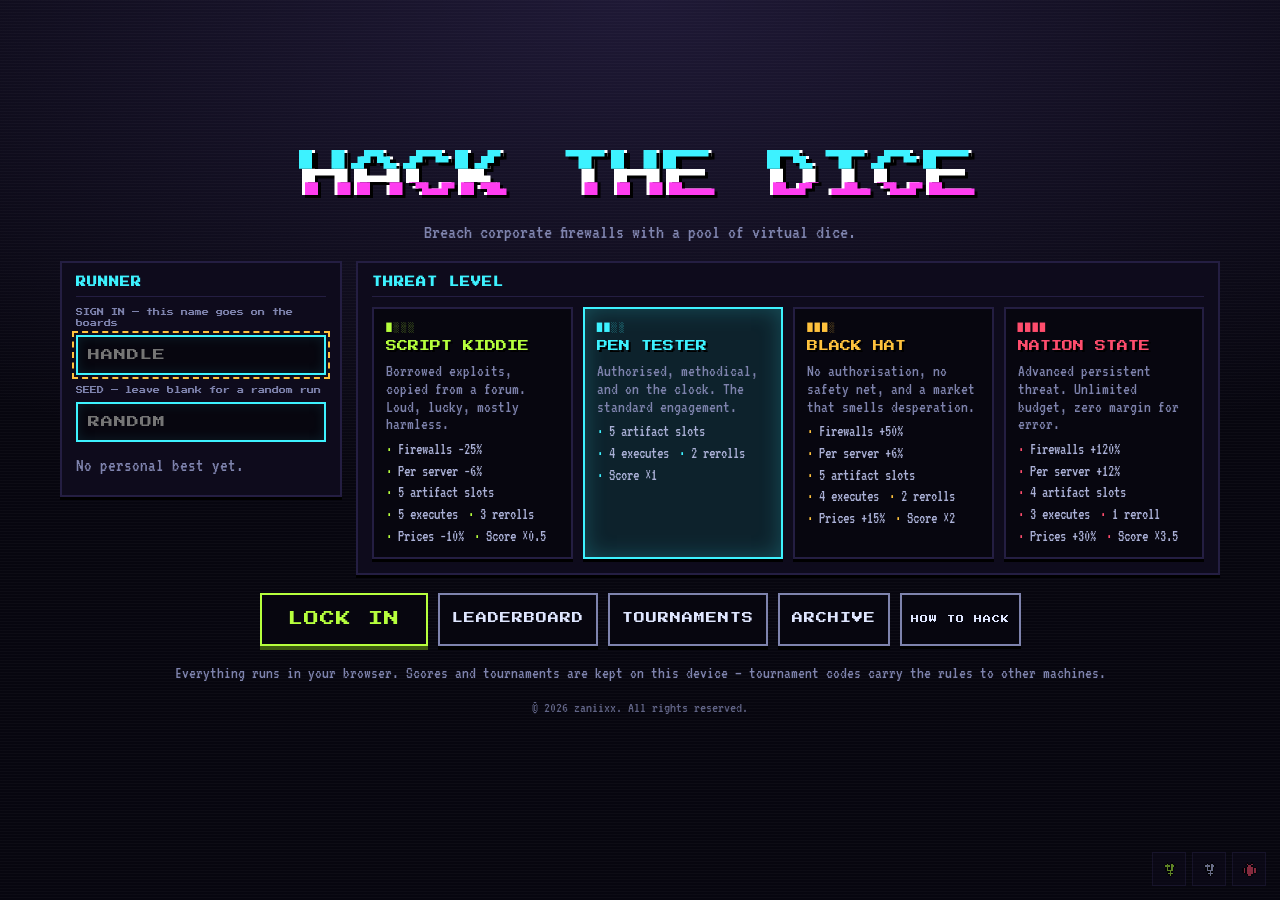
==== commit 46d76deb: "feat: enhance game metadata and add copyright information - Added author and copyright meta tags to " ====
--- a/index.html
+++ b/index.html
@@ -13,6 +13,8 @@
 <!-- What the game is, for search results and for anyone pasting the link. -->
 <meta name="description" content="A cyberpunk dice roguelike in your browser. Roll a pool of dice at a corporate firewall, lock what you like, reroll the rest, and execute: Bits x Mult becomes hacking power.">
 <link rel="canonical" href="https://hackthedice.zanix.tech/">
+<meta name="author" content="zaniixx">
+<meta name="copyright" content="© 2026 zaniixx. All rights reserved.">
 
 <link rel="icon" href="assets/favicon.ico" sizes="any">
 <link rel="icon" href="assets/favicon-32.png" type="image/png" sizes="32x32">
--- a/src/styles/base.css
+++ b/src/styles/base.css
@@ -1,6 +1,32 @@
 /* Element defaults and the app shell. */
 
 * { box-sizing:border-box; }
+
+/*
+ * A game, not a document.
+ *
+ * Dragging a die or an artifact used to paint a selection across half the
+ * console, a double-click picked out whatever word was under it, and sprites
+ * could be dragged off the page as images. None of that belongs in something
+ * being played, so selection is off everywhere and switched back on only where
+ * there is genuinely text: the fields you type into, and the codes a host reads
+ * out or pastes somewhere else.
+ */
+html {
+  user-select:none;
+  -webkit-user-select:none;
+  /* No long-press "copy image" sheet, and no blue flash on every tap. */
+  -webkit-touch-callout:none;
+  -webkit-tap-highlight-color:transparent;
+}
+input,textarea,[contenteditable],.op-code,.selectable {
+  user-select:text;
+  -webkit-user-select:text;
+  -webkit-touch-callout:default;
+}
+/* Sprites are painted, not pictures to drag into another window. */
+img,canvas { -webkit-user-drag:none; }
+
 html,body {
   margin:0;
   height:100%;
--- a/src/styles/board.css
+++ b/src/styles/board.css
@@ -71,6 +71,20 @@
   cursor:default;
 }
 .art.fire { animation:fire .38s steps(4); }
+
+/* Ordering the row is a move, so a filled slot reads as something you can pick
+   up — and the one in hand reads as lifted out of the row. */
+.art[data-id] { cursor:grab; }
+.arts.reordering .art[data-id] { cursor:grabbing; }
+.arts.reordering { cursor:grabbing; }
+.art.dragging {
+  opacity:.85;
+  border-color:var(--lime);
+  box-shadow:inset 0 0 0 1px var(--lime),0 0 14px -2px var(--lime);
+  transform:translateY(-3px) scale(1.06);
+}
+/* The slots part around it rather than snapping, so the move is legible. */
+.arts.reordering .art:not(.dragging) { transition:transform .12s steps(2); }
 @keyframes fire{0%{transform:none}35%{transform:translateY(-7px) scale(1.14);box-shadow:0 0 0 2px var(--amber),0 0 18px var(--amber)}100%{transform:none}}
 .board-wrap {
   flex:1 1 0;
--- a/src/styles/arcade.css
+++ b/src/styles/arcade.css
@@ -7,7 +7,7 @@
   inset: 0;
   z-index: 70;
   overflow-y: auto;
-  padding: 24px 16px 40px;
+  padding: 24px 16px 64px;
   display: flex;
   justify-content: center;
   color: var(--ink);
@@ -207,6 +207,19 @@
   margin: 0;
 }
 
+/*
+ * Quieter than the note above it: there to be found, not to be read first —
+ * but a copyright notice that cannot be read is not a notice, so it is dimmed
+ * by size rather than by fading into the background.
+ */
+.start-legal {
+  text-align: center;
+  font-size: 15px;
+  color: var(--dim);
+  opacity: .75;
+  margin: 0;
+}
+
 .panel-head {
   display: flex;
   align-items: center;
@@ -311,36 +324,74 @@
 
 /* ---- The author's links -------------------------------------------------- */
 
-.socials {
-  display: flex;
-  flex-wrap: wrap;
-  gap: 8px;
-  justify-content: center;
-}
-
-.social {
-  --tier: var(--ink);
-  display: inline-flex;
-  align-items: center;
+/*
+ * Pinned to the corner instead of set across the middle of the screen: nobody
+ * came here to press these, and a row of labelled buttons under LOCK IN read as
+ * though they were part of starting a run. Fixed rather than absolute, so they
+ * stay put while a long leaderboard scrolls behind them.
+ */
+.corner-links {
+  position: fixed;
+  right: calc(14px + env(safe-area-inset-right, 0px));
+  bottom: calc(14px + env(safe-area-inset-bottom, 0px));
+  display: flex;
   gap: 6px;
-  padding: 7px 10px;
-  font-family: var(--px);
-  font-size: 7px;
-  letter-spacing: 1px;
-  text-decoration: none;
-  color: var(--dim);
+  z-index: 2;
+}
+
+.corner-link {
+  --tier: var(--dim);
+  position: relative;
+  width: 34px;
+  height: 34px;
+  display: grid;
+  place-items: center;
   background: var(--screen-2);
   border: 1px solid var(--screen-line);
-}
-
-.social img { width: 14px; height: 14px; image-rendering: pixelated; }
-
-.social:hover,
-.social:focus-visible {
-  color: var(--tier);
+  /* Quiet until wanted. */
+  opacity: .5;
+  transition: opacity .12s steps(2);
+}
+
+.corner-link img {
+  width: 15px;
+  height: 15px;
+  image-rendering: pixelated;
+}
+
+.corner-link:hover,
+.corner-link:focus-visible {
+  opacity: 1;
   border-color: var(--tier);
   outline: none;
-}
+  /* Above its neighbours, so the name below is not drawn under one of them. */
+  z-index: 1;
+}
+
+/*
+ * The name, only while it is wanted. Above the icon rather than beside it:
+ * alongside, it reached across its neighbours and hid them, and right-aligned
+ * it can never run off the edge the cluster is pinned to.
+ */
+.corner-link::after {
+  content: attr(data-label);
+  position: absolute;
+  right: 0;
+  bottom: calc(100% + 6px);
+  padding: 4px 6px;
+  font-family: var(--px);
+  font-size: 6px;
+  letter-spacing: 1px;
+  white-space: nowrap;
+  color: var(--tier);
+  background: var(--screen);
+  border: 1px solid var(--tier);
+  opacity: 0;
+  pointer-events: none;
+}
+
+.corner-link:hover::after,
+.corner-link:focus-visible::after { opacity: 1; }
 
 /* ---- Invite: op code and QR ---------------------------------------------- */
 
--- a/src/styles/mobile.css
+++ b/src/styles/mobile.css
@@ -21,14 +21,9 @@
     overflow: hidden;
     /* No pull-to-refresh, no rubber-band at the edges. */
     overscroll-behavior: none;
-    /* No double-tap zoom; taps stay instant. */
+    /* No double-tap zoom; taps stay instant. Selection, the callout and the
+       tap highlight are off for every layout — see base.css. */
     touch-action: manipulation;
-    -webkit-tap-highlight-color: transparent;
-  }
-
-  body {
-    user-select: none;
-    -webkit-user-select: none;
   }
 
   /*
@@ -101,11 +96,8 @@
 
   .board-wrap { flex: 1 1 0; height: auto; min-height: 140px; }
 
-  /* The board owns every touch that lands on it: no scroll, no callout. */
-  #board {
-    touch-action: none;
-    -webkit-touch-callout: none;
-  }
+  /* The board owns every touch that lands on it: no scrolling it away. */
+  #board { touch-action: none; }
   .hint { font-size: 15px; bottom: 4px; }
   .combo { font-size: 7px; }
 
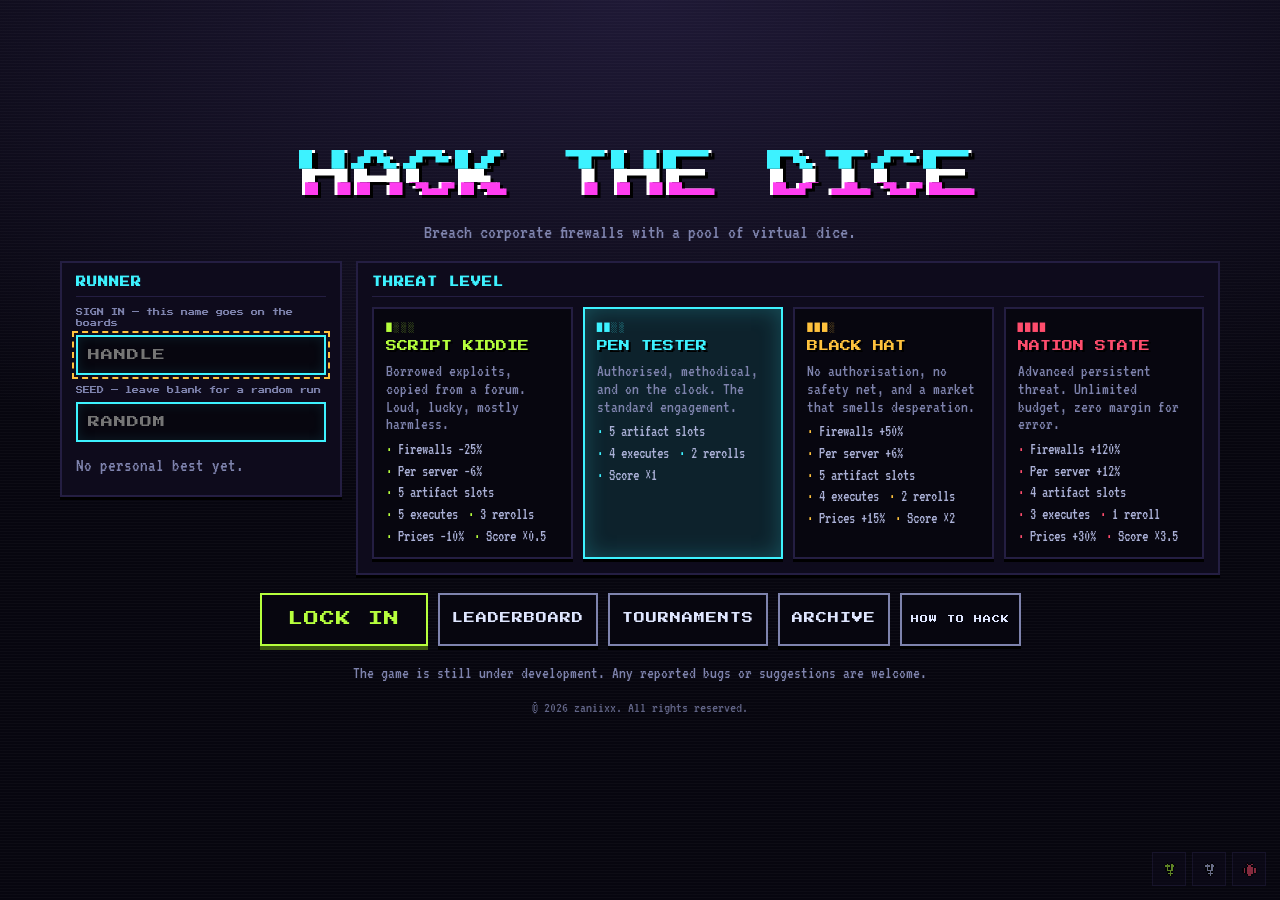
==== commit 065e7ff1: "feat: implement boot screen and async page loading for improved user experience" ====
--- a/index.html
+++ b/index.html
@@ -36,7 +36,89 @@
 <title>Hack the Dice</title>
 <link rel="preconnect" href="https://fonts.googleapis.com">
 <link rel="preconnect" href="https://fonts.gstatic.com" crossorigin>
-<link href="https://fonts.googleapis.com/css2?family=Press+Start+2P&family=VT323&display=swap" rel="stylesheet">
+
+<!--
+  The boot screen.
+
+  Everything it needs is in this file: its markup, its style and its script. A
+  stylesheet of its own would be one more thing to wait for, and the whole point
+  of it is to be on screen before anything else has arrived.
+
+  It is also what lets the rest of the page stop blocking the first paint. Every
+  stylesheet below is marked `media="print"` so the browser fetches it without
+  holding the screen hostage, and the script switches each one on as it lands.
+  Nothing is revealed until they are all in, so nobody sees an unstyled console
+  — that is the boot screen's job, and the reason deferring them is safe.
+-->
+<style>
+  #boot {
+    position:fixed; inset:0; z-index:9000;
+    display:flex; align-items:center; justify-content:center;
+    padding:24px calc(24px + env(safe-area-inset-right,0px)) 24px calc(24px + env(safe-area-inset-left,0px));
+    background:#07060f;
+    font-family:ui-monospace,'Courier New',monospace;
+    -webkit-font-smoothing:none;
+    transition:opacity .28s ease;
+  }
+  /*
+   * The CRT it is pretending to be. Light lines, not dark ones: the field is
+   * already nearly black, so scanlines drawn in shadow are scanlines nobody
+   * can see.
+   */
+  #boot::after {
+    content:''; position:absolute; inset:0; pointer-events:none;
+    background:repeating-linear-gradient(180deg,rgba(61,242,255,.045) 0 1px,transparent 1px 3px);
+  }
+  #boot.gone { opacity:0; pointer-events:none; }
+  .boot-box { width:min(460px,100%); }
+  .boot-logo {
+    font-size:clamp(18px,5.4vw,27px); letter-spacing:.14em; color:#3df2ff;
+    text-shadow:2px 0 0 rgba(255,61,240,.55), -2px 0 0 rgba(61,242,255,.35);
+    white-space:nowrap;
+  }
+  .boot-logo b { color:#ff3df0; font-weight:normal; margin:0 .4em; }
+  .boot-sub {
+    margin-top:9px; padding-bottom:11px; border-bottom:1px solid #241e42;
+    font-size:12px; letter-spacing:.09em; color:#7e83ad;
+  }
+  .boot-steps { list-style:none; margin:13px 0 15px; padding:0; }
+  .boot-steps li {
+    display:flex; align-items:center; gap:8px;
+    font-size:12px; line-height:1.9; color:#4d5273;
+  }
+  .boot-steps li span { flex:1; }
+  .boot-steps li em { font-style:normal; color:#4d5273; }
+  .boot-steps li i {
+    width:6px; height:6px; background:#241e42;
+    box-shadow:0 0 0 1px #241e42;
+  }
+  /* Running, then finished: the only two states a step can be in. */
+  .boot-steps li.at { color:#dfe6ff; }
+  .boot-steps li.at i { background:#3df2ff; box-shadow:0 0 6px #3df2ff; }
+  .boot-steps li.at em { color:#3df2ff; }
+  .boot-steps li.ok { color:#7e83ad; }
+  .boot-steps li.ok i { background:#b6ff3d; box-shadow:0 0 5px rgba(182,255,61,.7); }
+  .boot-steps li.ok em { color:#b6ff3d; }
+  .boot-bar { height:10px; border:1px solid #241e42; background:#0b0a14; overflow:hidden; }
+  .boot-bar i {
+    display:block; width:0; height:100%; background:#b6ff3d;
+    box-shadow:0 0 10px rgba(182,255,61,.55);
+    transition:width .22s cubic-bezier(.2,.7,.3,1);
+  }
+  .boot-foot {
+    display:flex; justify-content:space-between; gap:10px;
+    margin-top:8px; font-size:11px; letter-spacing:.08em; color:#4d5273;
+  }
+  #bootPct { color:#b6ff3d; }
+  /* The last beat before it leaves, so finishing reads as an event. */
+  #boot.done .boot-sub { color:#b6ff3d; }
+  #boot.done .boot-logo { text-shadow:0 0 14px rgba(61,242,255,.5); }
+  @media (prefers-reduced-motion:reduce) {
+    #boot, .boot-bar i { transition:none; }
+  }
+</style>
+
+<link data-css href="https://fonts.googleapis.com/css2?family=Press+Start+2P&family=VT323&display=swap" rel="stylesheet" media="print">
 
 <!-- Stylesheets are loaded in cascade order: tokens and base first, then one
      file per region of the console, then effects and responsive overrides. -->
@@ -50,6 +132,8 @@
 (function () {
   function report(message) {
     if (window.__htdBooted) return;
+    // Whatever went wrong, the boot screen must not sit on top of the reason.
+    if (window.__htdBoot) window.__htdBoot.abandon();
     var box = document.getElementById('bootError');
     if (!box) {
       box = document.createElement('div');
@@ -71,25 +155,227 @@
     }
   }, true);
   addEventListener('unhandledrejection', function (event) {
-    report(String((event.reason && event.reason.message) || event.reason));
+    var reason = event.reason;
+    // A fetch cut off mid-flight rejects with nothing to say for itself, and
+    // "undefined" on a red screen tells a player less than nothing.
+    report((reason && (reason.message || reason.name)) || 'a module never finished loading');
   });
 })();
 </script>
-<link rel="stylesheet" href="src/styles/tokens.css">
-<link rel="stylesheet" href="src/styles/base.css">
-<link rel="stylesheet" href="src/styles/layout.css">
-<link rel="stylesheet" href="src/styles/target.css">
-<link rel="stylesheet" href="src/styles/board.css">
-<link rel="stylesheet" href="src/styles/buttons.css">
-<link rel="stylesheet" href="src/styles/toolkit.css">
-<link rel="stylesheet" href="src/styles/effects.css">
-<link rel="stylesheet" href="src/styles/arcade.css">
-<link rel="stylesheet" href="src/styles/responsive.css">
-<link rel="stylesheet" href="src/styles/cutscene.css">
-<link rel="stylesheet" href="src/styles/tutorial.css">
-<link rel="stylesheet" href="src/styles/mobile.css">
+<link data-css fetchpriority="high" rel="stylesheet" href="src/styles/tokens.css" media="print">
+<link data-css fetchpriority="high" rel="stylesheet" href="src/styles/base.css" media="print">
+<link data-css fetchpriority="high" rel="stylesheet" href="src/styles/layout.css" media="print">
+<link data-css fetchpriority="high" rel="stylesheet" href="src/styles/target.css" media="print">
+<link data-css fetchpriority="high" rel="stylesheet" href="src/styles/board.css" media="print">
+<link data-css fetchpriority="high" rel="stylesheet" href="src/styles/buttons.css" media="print">
+<link data-css fetchpriority="high" rel="stylesheet" href="src/styles/toolkit.css" media="print">
+<link data-css fetchpriority="high" rel="stylesheet" href="src/styles/effects.css" media="print">
+<link data-css fetchpriority="high" rel="stylesheet" href="src/styles/arcade.css" media="print">
+<link data-css fetchpriority="high" rel="stylesheet" href="src/styles/responsive.css" media="print">
+<link data-css fetchpriority="high" rel="stylesheet" href="src/styles/cutscene.css" media="print">
+<link data-css fetchpriority="high" rel="stylesheet" href="src/styles/tutorial.css" media="print">
+<link data-css fetchpriority="high" rel="stylesheet" href="src/styles/mobile.css" media="print">
+
+<!-- No script, no boot screen to switch the stylesheets on: load them the plain way. -->
+<noscript>
+  <style>#boot{display:none}</style>
+  <link rel="stylesheet" href="src/styles/tokens.css">
+  <link rel="stylesheet" href="src/styles/base.css">
+  <link rel="stylesheet" href="src/styles/layout.css">
+  <link rel="stylesheet" href="src/styles/target.css">
+  <link rel="stylesheet" href="src/styles/board.css">
+  <link rel="stylesheet" href="src/styles/buttons.css">
+  <link rel="stylesheet" href="src/styles/toolkit.css">
+  <link rel="stylesheet" href="src/styles/effects.css">
+  <link rel="stylesheet" href="src/styles/arcade.css">
+  <link rel="stylesheet" href="src/styles/responsive.css">
+  <link rel="stylesheet" href="src/styles/cutscene.css">
+  <link rel="stylesheet" href="src/styles/tutorial.css">
+  <link rel="stylesheet" href="src/styles/mobile.css">
+</noscript>
 </head>
 <body>
+<div id="boot" role="status" aria-live="polite" aria-label="Loading Hack the Dice">
+  <div class="boot-box">
+    <div class="boot-logo">HACK<b>THE</b>DICE</div>
+    <div class="boot-sub" id="bootSub">establishing connection</div>
+    <ul class="boot-steps">
+      <li id="bootStep0"><i></i><span>console interface</span><em>—</em></li>
+      <li id="bootStep1"><i></i><span>terminal fonts</span><em>—</em></li>
+      <li id="bootStep2"><i></i><span>game modules</span><em>—</em></li>
+      <li id="bootStep3"><i></i><span>dice pool</span><em>—</em></li>
+    </ul>
+    <div class="boot-bar"><i id="bootFill"></i></div>
+    <div class="boot-foot"><span id="bootNote">cold start</span><span id="bootPct">0%</span></div>
+  </div>
+</div>
+<script>
+/*
+ * Driving the boot screen.
+ *
+ * Every number on it is something that actually happened: a stylesheet that
+ * landed, a font face that resolved, a module the network finished with. The
+ * one estimate is how many modules there are to wait for, and even that is
+ * measured — the last successful boot writes its own count down for the next
+ * one, so the bar is honest from the second visit and never worse than a guess
+ * on the first. It is capped short of full until the game really is up, so it
+ * cannot sit at 100% while nothing is happening.
+ */
+(function () {
+  var boot = document.getElementById('boot');
+  var fill = document.getElementById('bootFill');
+  var pct = document.getElementById('bootPct');
+  var note = document.getElementById('bootNote');
+  var sub = document.getElementById('bootSub');
+  var steps = [0, 1, 2, 3].map(function (i) { return document.getElementById('bootStep' + i); });
+
+  /** Roughly how much of the wait each stage is worth. They sum to 1. */
+  var WEIGHT = [0.20, 0.08, 0.60, 0.12];
+  /** What to assume about module count before this browser has ever seen it. */
+  var MODULE_GUESS = 78;
+  var SIZE_KEY = 'htd_boot_modules';
+  /** A stylesheet that never answers must not strand the game behind it. */
+  var CSS_TIMEOUT_MS = 8000;
+
+  var sheets = [].slice.call(document.querySelectorAll('link[data-css]'));
+  var sheetsIn = 0;
+  var modules = 0;
+  var fontsIn = false;
+  var running = false;
+  var shown = 0; // the bar never goes backwards
+
+  var estimate = MODULE_GUESS;
+  try {
+    estimate = +localStorage.getItem(SIZE_KEY) || MODULE_GUESS;
+  } catch (e) { /* storage off: the guess is fine */ }
+
+  var resolveStyles;
+  var stylesReady = new Promise(function (resolve) { resolveStyles = resolve; });
+
+  function setStep(i, state, value) {
+    var li = steps[i];
+    if (!li) return;
+    li.className = state;
+    li.lastElementChild.textContent = value;
+  }
+
+  function paint() {
+    if (!boot) return;
+    var cssPart = sheets.length ? sheetsIn / sheets.length : 1;
+    var modPart = Math.min(1, modules / Math.max(1, estimate));
+
+    setStep(0, cssPart >= 1 ? 'ok' : 'at', sheetsIn + '/' + sheets.length);
+    setStep(1, fontsIn ? 'ok' : cssPart >= 1 ? 'at' : '', fontsIn ? 'ok' : '—');
+    setStep(2, running ? 'ok' : modules ? 'at' : '', modules ? String(modules) : '—');
+    setStep(3, running ? 'ok' : modules >= estimate ? 'at' : '', running ? 'ok' : '—');
+
+    var done = cssPart * WEIGHT[0] + (fontsIn ? WEIGHT[1] : 0) + modPart * WEIGHT[2]
+      + (running ? WEIGHT[3] : 0);
+    // Short of full until the game says so: a bar that fills and then waits is
+    // the thing that makes a load feel broken.
+    if (!running) done = Math.min(done, 0.97);
+    shown = Math.max(shown, done);
+
+    fill.style.width = (shown * 100).toFixed(1) + '%';
+    pct.textContent = Math.round(shown * 100) + '%';
+  }
+
+  // ---- Stylesheets: fetched without blocking, switched on as they land ----
+  function sheetIn(link) {
+    if (link.__in) return;
+    link.__in = true;
+    link.media = 'all';
+    sheetsIn++;
+    paint();
+    if (sheetsIn >= sheets.length) resolveStyles();
+  }
+
+  sheets.forEach(function (link) {
+    if (link.sheet) return sheetIn(link);
+    link.addEventListener('load', function () { sheetIn(link); });
+    // A stylesheet that 404s is still one we are no longer waiting for.
+    link.addEventListener('error', function () { sheetIn(link); });
+  });
+  if (!sheets.length) resolveStyles();
+  setTimeout(function () {
+    sheets.forEach(sheetIn);
+  }, CSS_TIMEOUT_MS);
+
+  // ---- Fonts: only meaningful once the @font-face rules are switched on ----
+  stylesReady.then(function () {
+    var ready = document.fonts && document.fonts.ready;
+    return ready || null;
+  }).then(function () {
+    fontsIn = true;
+    paint();
+  }).catch(function () {
+    fontsIn = true;
+    paint();
+  });
+
+  // ---- Modules: counted as the network finishes with each one ----
+  if (window.PerformanceObserver) {
+    try {
+      new PerformanceObserver(function (list) {
+        var entries = list.getEntries();
+        for (var i = 0; i < entries.length; i++) {
+          if (/\.js(\?|#|$)/.test(entries[i].name)) modules++;
+        }
+        paint();
+      }).observe({ type: 'resource', buffered: true });
+    } catch (e) { /* no observer: the stage stays at its last count */ }
+  }
+
+  function finish() {
+    if (!boot || running) return;
+    running = true;
+    try {
+      localStorage.setItem(SIZE_KEY, String(modules));
+    } catch (e) { /* storage off: next boot uses the guess again */ }
+
+    sub.textContent = 'connection established';
+    note.textContent = 'online';
+    boot.classList.add('done');
+    paint();
+
+    /*
+     * A boot that took no time should not be followed by a leisurely exit.
+     * Everything cached is the common case on a second visit, and half a second
+     * of ceremony over a load that already finished is the game feeling slower
+     * than it is. A real wait earns the full beat; an instant one gets out.
+     */
+    var quick = (performance.now ? performance.now() : 0) < 600;
+    var hold = quick ? 0 : 130;
+    var fade = quick ? 160 : 320;
+    boot.style.transitionDuration = (fade / 1000) + 's';
+
+    setTimeout(function () {
+      boot.classList.add('gone');
+      setTimeout(function () {
+        if (boot && boot.parentNode) boot.parentNode.removeChild(boot);
+        boot = null;
+      }, fade);
+    }, hold);
+  }
+
+  /** Taken down at once if the error reporter has something to show instead. */
+  function abandon() {
+    if (boot && boot.parentNode) boot.parentNode.removeChild(boot);
+    boot = null;
+  }
+
+  if (note) {
+    try {
+      note.textContent = localStorage.getItem(SIZE_KEY) ? 'warm start' : 'cold start';
+    } catch (e) { /* leave it as it is */ }
+  }
+
+  // The contract with src/main.js: wait for the stylesheets before measuring
+  // anything, and say when the game is up.
+  window.__htdBoot = { styles: stylesReady, done: finish, abandon: abandon };
+  paint();
+})();
+</script>
 <div id="app">
   <header class="topbar">
     <div class="logo">HACK<b>THE</b>DICE</div>
--- a/src/styles/arcade.css
+++ b/src/styles/arcade.css
@@ -243,6 +243,31 @@
 
 .error { font-size: 18px; color: var(--red); margin: 0; }
 .notice { font-size: 18px; color: var(--lime); margin: 0; }
+
+/*
+ * The raw invite code, folded away.
+ *
+ * The QR and the copy button are how it is actually shared; the text is the
+ * fallback for a browser with no clipboard access, which is every phone on a
+ * plain-http LAN. Worth keeping, not worth a block of the screen.
+ */
+.raw-code summary {
+  font-family: var(--px);
+  font-size: 7px;
+  color: var(--dim);
+  cursor: pointer;
+  padding: 6px 0;
+}
+
+.raw-code summary:hover { color: var(--cyan); }
+.raw-code textarea { width: 100%; }
+
+/* Removing a tournament sits alone, below everything it could be mistaken for. */
+.danger-row {
+  margin-top: 18px;
+  padding-top: 12px;
+  border-top: 1px solid var(--screen-line);
+}
 
 /* ---- Archive: what this device has met, and what it has not --------------- */
 
--- a/src/styles/arcade.css
+++ b/src/styles/arcade.css
@@ -243,6 +243,31 @@
 
 .error { font-size: 18px; color: var(--red); margin: 0; }
 .notice { font-size: 18px; color: var(--lime); margin: 0; }
+
+/*
+ * The raw invite code, folded away.
+ *
+ * The QR and the copy button are how it is actually shared; the text is the
+ * fallback for a browser with no clipboard access, which is every phone on a
+ * plain-http LAN. Worth keeping, not worth a block of the screen.
+ */
+.raw-code summary {
+  font-family: var(--px);
+  font-size: 7px;
+  color: var(--dim);
+  cursor: pointer;
+  padding: 6px 0;
+}
+
+.raw-code summary:hover { color: var(--cyan); }
+.raw-code textarea { width: 100%; }
+
+/* Removing a tournament sits alone, below everything it could be mistaken for. */
+.danger-row {
+  margin-top: 18px;
+  padding-top: 12px;
+  border-top: 1px solid var(--screen-line);
+}
 
 /* ---- Archive: what this device has met, and what it has not --------------- */
 
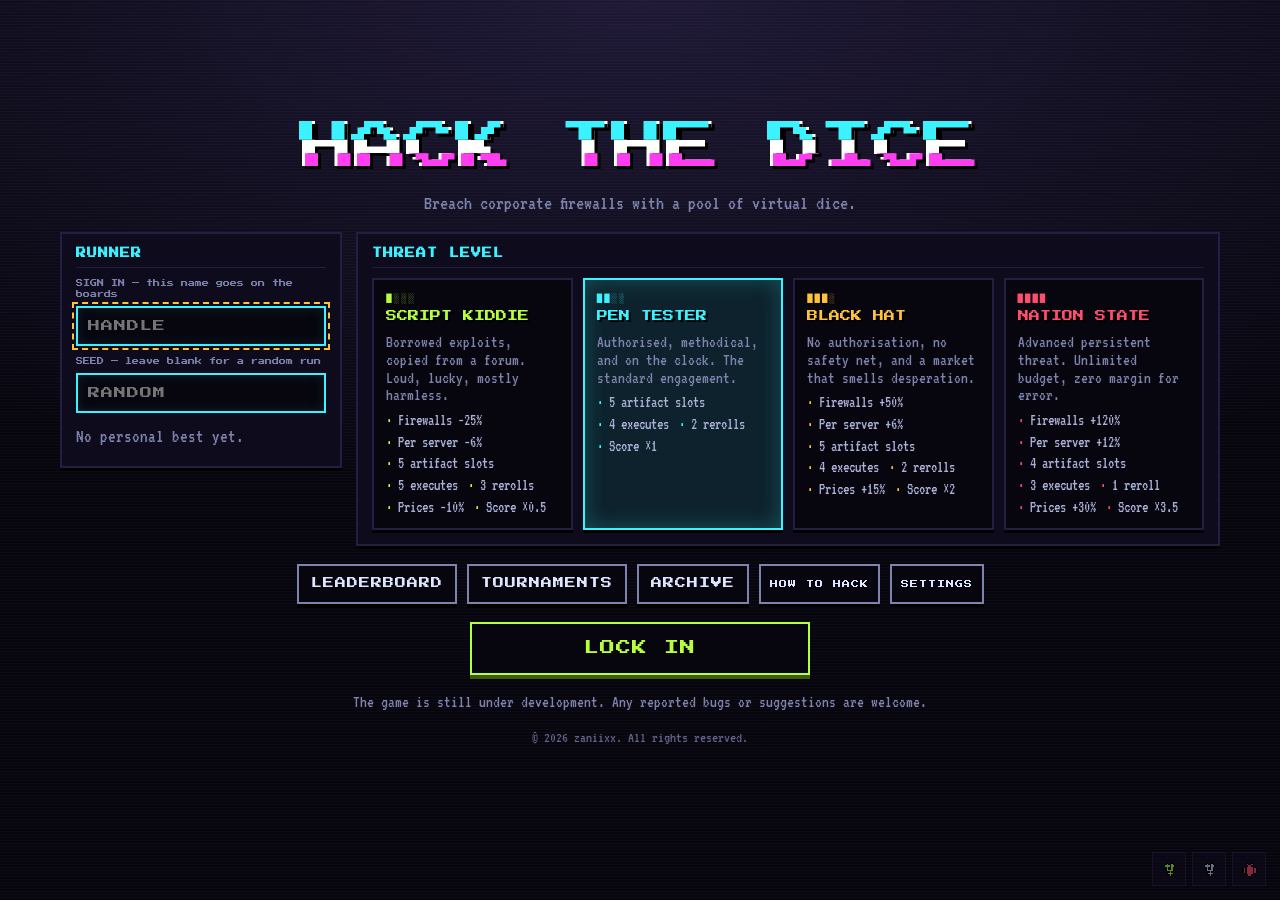
==== commit 2d2895e0: "feat: Implement settings panel and UI adjustments - Added a settings panel that can be opened from b" ====
--- a/index.html
+++ b/index.html
@@ -175,6 +175,7 @@
 <link data-css fetchpriority="high" rel="stylesheet" href="src/styles/cutscene.css" media="print">
 <link data-css fetchpriority="high" rel="stylesheet" href="src/styles/tutorial.css" media="print">
 <link data-css fetchpriority="high" rel="stylesheet" href="src/styles/mobile.css" media="print">
+<link data-css fetchpriority="high" rel="stylesheet" href="src/styles/settings.css" media="print">
 
 <!-- No script, no boot screen to switch the stylesheets on: load them the plain way. -->
 <noscript>
@@ -192,6 +193,7 @@
   <link rel="stylesheet" href="src/styles/cutscene.css">
   <link rel="stylesheet" href="src/styles/tutorial.css">
   <link rel="stylesheet" href="src/styles/mobile.css">
+  <link rel="stylesheet" href="src/styles/settings.css">
 </noscript>
 </head>
 <body>
@@ -232,7 +234,7 @@
   /** Roughly how much of the wait each stage is worth. They sum to 1. */
   var WEIGHT = [0.20, 0.08, 0.60, 0.12];
   /** What to assume about module count before this browser has ever seen it. */
-  var MODULE_GUESS = 78;
+  var MODULE_GUESS = 80;
   var SIZE_KEY = 'htd_boot_modules';
   /** A stylesheet that never answers must not strand the game behind it. */
   var CSS_TIMEOUT_MS = 8000;
@@ -391,9 +393,9 @@
       <button class="btn sm touch-only" id="btnRig" title="Black market and rig">RIG</button>
       <button class="btn sm touch-only" id="btnLog" title="Console log">LOG</button>
       <button class="btn sm touch-only" id="btnFull" title="Full screen">FULL</button>
-      <button class="btn sm" id="btnSpeed" title="Animation speed">SPD 1×</button>
-      <button class="btn sm" id="btnSound" title="Toggle sound">SND ON</button>
-      <button class="btn sm" id="btnMenu">MENU</button>
+      <button class="btn sm icon-only" id="btnSettings" title="Settings" aria-label="Settings">
+        <img id="settingsIcon" alt=""></button>
+      <button class="btn sm" id="btnHelp" title="How to hack">HELP</button>
     </div>
   </header>
 
--- a/src/styles/base.css
+++ b/src/styles/base.css
@@ -59,8 +59,17 @@
 #app {
   display:flex;
   flex-direction:column;
+  /*
+   * --app-height is the viewport as JS measured it, and it is the only height
+   * that survives the interface-size setting: viewport units are absolute, so
+   * a zoomed root multiplies 100dvh by the scale and the console ends up half a
+   * screen too tall or well short of the bottom. The units are the fallback for
+   * the moment before JS has run. styles/mobile.css has always done this — for
+   * the phone chrome reason — and this is the same fix for the same reason.
+   */
   height:100vh;
   height:100dvh;
+  height:var(--app-height, 100dvh);
   min-height:660px;
 }
 
--- a/src/styles/layout.css
+++ b/src/styles/layout.css
@@ -61,6 +61,12 @@
 .spacer { flex:1; }
 .topbtns {
   display:flex;
+  /*
+   * Wraps rather than clips. .topbar has always wrapped; this row had not, so
+   * when it ran out of room — a very narrow phone, or the interface scaled up —
+   * the last buttons simply went off the edge instead of onto a second line.
+   */
+  flex-wrap:wrap;
   gap:6px;
 }
 
--- a/src/styles/buttons.css
+++ b/src/styles/buttons.css
@@ -48,6 +48,14 @@
   box-shadow:0 3px 0 #000;
 }
 .btn.wide { width:100%; }
+/* A button that is a sprite rather than a word — the settings gear. */
+.btn.icon-only {
+  display:inline-flex;
+  align-items:center;
+  justify-content:center;
+  padding:7px 9px;
+}
+.btn.icon-only img { width:15px; height:15px; image-rendering:pixelated; display:block; }
 .btn.pulse:not(:disabled) { animation:btnpulse 1s steps(2) infinite; }
 @keyframes btnpulse{50%{background:#1d1840}}
 
--- a/src/styles/arcade.css
+++ b/src/styles/arcade.css
@@ -196,6 +196,26 @@
   flex-wrap: wrap;
   gap: 10px;
   justify-content: center;
+}
+
+/*
+ * Starting a run, under everything that is not starting a run.
+ *
+ * The full width is the point: one thing on this screen is what the screen is
+ * for, and a button the width of the console cannot be mistaken for another
+ * item in the row of places to go.
+ */
+.start-launch {
+  display: flex;
+  flex-direction: column;
+  gap: 10px;
+  /*
+   * About half as wide as the row of buttons above it, which measures a little
+   * under 700px. Wide enough that it is obviously the thing to press, and not
+   * so wide that it reads as a banner across the bottom of the screen.
+   */
+  width: min(340px, 100%);
+  margin: 0 auto;
 }
 
 .btn.big { font-size: 15px; padding: 16px 26px; }
@@ -637,5 +657,21 @@
   .invite-qr { max-width: 100%; }
   .start-cols { grid-template-columns: minmax(0, 1fr); }
   .start-actions .btn { flex: 1 1 140px; }
+  /* Down here the row above is the full width too, so this matches it. */
+  .start-launch { width: 100%; }
   .board { font-size: 16px; }
-}
+
+  /*
+   * The corner links stop floating.
+   *
+   * Fixed to the bottom right, they sit over whatever scrolls underneath them,
+   * and on this width what scrolls underneath them is a full-width LOCK IN —
+   * three 34px link targets laid over the one button the screen exists for.
+   * There is no corner to spare here, so they go after the content instead.
+   */
+  .corner-links {
+    position: static;
+    align-self: flex-end;
+    margin-top: 2px;
+  }
+}
--- a/src/styles/settings.css
+++ b/src/styles/settings.css
@@ -0,0 +1,191 @@
+/* The settings pop-up, and the two settings that are themselves CSS. */
+
+.settings {
+  position: fixed;
+  inset: 0;
+  /* Over the start screen (70) and the cutscene (62): it opens from both. */
+  z-index: 80;
+  display: flex;
+  align-items: center;
+  justify-content: center;
+  padding: 16px;
+  background: rgba(4, 3, 10, .82);
+}
+.settings[hidden] { display: none; }
+
+.set-box {
+  width: min(560px, 100%);
+  max-height: min(680px, 92dvh);
+  display: flex;
+  flex-direction: column;
+}
+
+.set-head {
+  display: flex;
+  align-items: center;
+  gap: 8px;
+  padding: 10px 12px;
+  border-bottom: 1px solid var(--screen-line);
+  /* Above .screen::after, so the scanlines do not sit over the controls. */
+  position: relative;
+  z-index: 4;
+}
+.set-title {
+  flex: 1;
+  font-family: var(--px);
+  font-size: 11px;
+  letter-spacing: 1px;
+  color: var(--cyan);
+}
+
+.set-body {
+  position: relative;
+  z-index: 4;
+  overflow-y: auto;
+  padding: 4px 12px 12px;
+}
+
+.set-sec {
+  margin: 14px 0 6px;
+  font-family: var(--px);
+  font-size: 8px;
+  letter-spacing: 1px;
+  color: var(--lime);
+}
+.set-sec:first-child { margin-top: 8px; }
+
+.set-row {
+  display: flex;
+  align-items: center;
+  gap: 12px;
+  padding: 7px 0;
+  border-top: 1px solid rgba(36, 30, 66, .7);
+}
+.set-label {
+  flex: 1 1 42%;
+  min-width: 0;
+  display: flex;
+  flex-direction: column;
+  gap: 2px;
+  font-family: var(--px);
+  font-size: 8px;
+  letter-spacing: .5px;
+  color: var(--ink);
+}
+.set-label small {
+  font-family: var(--vt);
+  font-size: 15px;
+  letter-spacing: 0;
+  line-height: 1.15;
+  color: var(--dim);
+}
+
+.set-control {
+  flex: 1 1 58%;
+  display: flex;
+  flex-wrap: wrap;
+  align-items: center;
+  justify-content: flex-end;
+  gap: 5px;
+}
+/* The chosen answer in a row of them. */
+.set-control .btn.on {
+  background: var(--lime);
+  border-color: var(--lime);
+  color: var(--screen);
+}
+
+.set-value {
+  min-width: 46px;
+  text-align: right;
+  font-family: var(--vt);
+  font-size: 17px;
+  color: var(--lime);
+}
+
+/*
+ * The slider.
+ *
+ * Styled from scratch in both directions, because a native range control in the
+ * middle of a pixel-art console is the one thing on the screen that looks like
+ * a web page.
+ */
+.set-slider {
+  flex: 1 1 90px;
+  min-width: 70px;
+  height: 18px;
+  margin: 0;
+  background: transparent;
+  appearance: none;
+  -webkit-appearance: none;
+  cursor: pointer;
+}
+.set-slider::-webkit-slider-runnable-track {
+  height: 6px;
+  background: var(--screen-2);
+  border: 1px solid var(--screen-line);
+}
+.set-slider::-moz-range-track {
+  height: 6px;
+  background: var(--screen-2);
+  border: 1px solid var(--screen-line);
+}
+.set-slider::-webkit-slider-thumb {
+  appearance: none;
+  -webkit-appearance: none;
+  width: 12px;
+  height: 16px;
+  margin-top: -6px;
+  background: var(--lime);
+  border: 1px solid var(--screen);
+}
+.set-slider::-moz-range-thumb {
+  width: 12px;
+  height: 16px;
+  border-radius: 0;
+  background: var(--lime);
+  border: 1px solid var(--screen);
+}
+.set-slider:focus-visible { outline: 1px solid var(--cyan); outline-offset: 2px; }
+
+.set-foot {
+  display: flex;
+  align-items: center;
+  gap: 10px;
+  margin-top: 16px;
+  padding-top: 10px;
+  border-top: 1px solid var(--screen-line);
+}
+.set-note {
+  flex: 1;
+  text-align: right;
+  font-family: var(--vt);
+  font-size: 15px;
+  color: var(--dim);
+}
+
+/*
+ * SCREEN EFFECTS, off.
+ *
+ * The scanlines and the inner glow are drawn in four places, and on a dim phone
+ * screen or a low-end GPU they cost legibility and fill rate for decoration.
+ * This is the whole setting: there is nothing to turn off in JavaScript.
+ */
+:root[data-effects="off"] .screen::after,
+:root[data-effects="off"] .cutscene::after { display: none; }
+
+:root[data-effects="off"] .screen {
+  box-shadow: inset 0 0 0 2px var(--screen-line);
+}
+:root[data-effects="off"] .start-screen {
+  background: var(--screen);
+}
+
+@media (max-width: 560px) {
+  .set-row {
+    flex-direction: column;
+    align-items: stretch;
+    gap: 6px;
+  }
+  .set-control { justify-content: flex-start; }
+}
--- a/src/styles/base.css
+++ b/src/styles/base.css
@@ -59,8 +59,17 @@
 #app {
   display:flex;
   flex-direction:column;
+  /*
+   * --app-height is the viewport as JS measured it, and it is the only height
+   * that survives the interface-size setting: viewport units are absolute, so
+   * a zoomed root multiplies 100dvh by the scale and the console ends up half a
+   * screen too tall or well short of the bottom. The units are the fallback for
+   * the moment before JS has run. styles/mobile.css has always done this — for
+   * the phone chrome reason — and this is the same fix for the same reason.
+   */
   height:100vh;
   height:100dvh;
+  height:var(--app-height, 100dvh);
   min-height:660px;
 }
 
--- a/src/styles/layout.css
+++ b/src/styles/layout.css
@@ -61,6 +61,12 @@
 .spacer { flex:1; }
 .topbtns {
   display:flex;
+  /*
+   * Wraps rather than clips. .topbar has always wrapped; this row had not, so
+   * when it ran out of room — a very narrow phone, or the interface scaled up —
+   * the last buttons simply went off the edge instead of onto a second line.
+   */
+  flex-wrap:wrap;
   gap:6px;
 }
 
--- a/src/styles/buttons.css
+++ b/src/styles/buttons.css
@@ -48,6 +48,14 @@
   box-shadow:0 3px 0 #000;
 }
 .btn.wide { width:100%; }
+/* A button that is a sprite rather than a word — the settings gear. */
+.btn.icon-only {
+  display:inline-flex;
+  align-items:center;
+  justify-content:center;
+  padding:7px 9px;
+}
+.btn.icon-only img { width:15px; height:15px; image-rendering:pixelated; display:block; }
 .btn.pulse:not(:disabled) { animation:btnpulse 1s steps(2) infinite; }
 @keyframes btnpulse{50%{background:#1d1840}}
 
--- a/src/styles/arcade.css
+++ b/src/styles/arcade.css
@@ -196,6 +196,26 @@
   flex-wrap: wrap;
   gap: 10px;
   justify-content: center;
+}
+
+/*
+ * Starting a run, under everything that is not starting a run.
+ *
+ * The full width is the point: one thing on this screen is what the screen is
+ * for, and a button the width of the console cannot be mistaken for another
+ * item in the row of places to go.
+ */
+.start-launch {
+  display: flex;
+  flex-direction: column;
+  gap: 10px;
+  /*
+   * About half as wide as the row of buttons above it, which measures a little
+   * under 700px. Wide enough that it is obviously the thing to press, and not
+   * so wide that it reads as a banner across the bottom of the screen.
+   */
+  width: min(340px, 100%);
+  margin: 0 auto;
 }
 
 .btn.big { font-size: 15px; padding: 16px 26px; }
@@ -637,5 +657,21 @@
   .invite-qr { max-width: 100%; }
   .start-cols { grid-template-columns: minmax(0, 1fr); }
   .start-actions .btn { flex: 1 1 140px; }
+  /* Down here the row above is the full width too, so this matches it. */
+  .start-launch { width: 100%; }
   .board { font-size: 16px; }
-}
+
+  /*
+   * The corner links stop floating.
+   *
+   * Fixed to the bottom right, they sit over whatever scrolls underneath them,
+   * and on this width what scrolls underneath them is a full-width LOCK IN —
+   * three 34px link targets laid over the one button the screen exists for.
+   * There is no corner to spare here, so they go after the content instead.
+   */
+  .corner-links {
+    position: static;
+    align-self: flex-end;
+    margin-top: 2px;
+  }
+}
--- a/src/styles/settings.css
+++ b/src/styles/settings.css
@@ -0,0 +1,191 @@
+/* The settings pop-up, and the two settings that are themselves CSS. */
+
+.settings {
+  position: fixed;
+  inset: 0;
+  /* Over the start screen (70) and the cutscene (62): it opens from both. */
+  z-index: 80;
+  display: flex;
+  align-items: center;
+  justify-content: center;
+  padding: 16px;
+  background: rgba(4, 3, 10, .82);
+}
+.settings[hidden] { display: none; }
+
+.set-box {
+  width: min(560px, 100%);
+  max-height: min(680px, 92dvh);
+  display: flex;
+  flex-direction: column;
+}
+
+.set-head {
+  display: flex;
+  align-items: center;
+  gap: 8px;
+  padding: 10px 12px;
+  border-bottom: 1px solid var(--screen-line);
+  /* Above .screen::after, so the scanlines do not sit over the controls. */
+  position: relative;
+  z-index: 4;
+}
+.set-title {
+  flex: 1;
+  font-family: var(--px);
+  font-size: 11px;
+  letter-spacing: 1px;
+  color: var(--cyan);
+}
+
+.set-body {
+  position: relative;
+  z-index: 4;
+  overflow-y: auto;
+  padding: 4px 12px 12px;
+}
+
+.set-sec {
+  margin: 14px 0 6px;
+  font-family: var(--px);
+  font-size: 8px;
+  letter-spacing: 1px;
+  color: var(--lime);
+}
+.set-sec:first-child { margin-top: 8px; }
+
+.set-row {
+  display: flex;
+  align-items: center;
+  gap: 12px;
+  padding: 7px 0;
+  border-top: 1px solid rgba(36, 30, 66, .7);
+}
+.set-label {
+  flex: 1 1 42%;
+  min-width: 0;
+  display: flex;
+  flex-direction: column;
+  gap: 2px;
+  font-family: var(--px);
+  font-size: 8px;
+  letter-spacing: .5px;
+  color: var(--ink);
+}
+.set-label small {
+  font-family: var(--vt);
+  font-size: 15px;
+  letter-spacing: 0;
+  line-height: 1.15;
+  color: var(--dim);
+}
+
+.set-control {
+  flex: 1 1 58%;
+  display: flex;
+  flex-wrap: wrap;
+  align-items: center;
+  justify-content: flex-end;
+  gap: 5px;
+}
+/* The chosen answer in a row of them. */
+.set-control .btn.on {
+  background: var(--lime);
+  border-color: var(--lime);
+  color: var(--screen);
+}
+
+.set-value {
+  min-width: 46px;
+  text-align: right;
+  font-family: var(--vt);
+  font-size: 17px;
+  color: var(--lime);
+}
+
+/*
+ * The slider.
+ *
+ * Styled from scratch in both directions, because a native range control in the
+ * middle of a pixel-art console is the one thing on the screen that looks like
+ * a web page.
+ */
+.set-slider {
+  flex: 1 1 90px;
+  min-width: 70px;
+  height: 18px;
+  margin: 0;
+  background: transparent;
+  appearance: none;
+  -webkit-appearance: none;
+  cursor: pointer;
+}
+.set-slider::-webkit-slider-runnable-track {
+  height: 6px;
+  background: var(--screen-2);
+  border: 1px solid var(--screen-line);
+}
+.set-slider::-moz-range-track {
+  height: 6px;
+  background: var(--screen-2);
+  border: 1px solid var(--screen-line);
+}
+.set-slider::-webkit-slider-thumb {
+  appearance: none;
+  -webkit-appearance: none;
+  width: 12px;
+  height: 16px;
+  margin-top: -6px;
+  background: var(--lime);
+  border: 1px solid var(--screen);
+}
+.set-slider::-moz-range-thumb {
+  width: 12px;
+  height: 16px;
+  border-radius: 0;
+  background: var(--lime);
+  border: 1px solid var(--screen);
+}
+.set-slider:focus-visible { outline: 1px solid var(--cyan); outline-offset: 2px; }
+
+.set-foot {
+  display: flex;
+  align-items: center;
+  gap: 10px;
+  margin-top: 16px;
+  padding-top: 10px;
+  border-top: 1px solid var(--screen-line);
+}
+.set-note {
+  flex: 1;
+  text-align: right;
+  font-family: var(--vt);
+  font-size: 15px;
+  color: var(--dim);
+}
+
+/*
+ * SCREEN EFFECTS, off.
+ *
+ * The scanlines and the inner glow are drawn in four places, and on a dim phone
+ * screen or a low-end GPU they cost legibility and fill rate for decoration.
+ * This is the whole setting: there is nothing to turn off in JavaScript.
+ */
+:root[data-effects="off"] .screen::after,
+:root[data-effects="off"] .cutscene::after { display: none; }
+
+:root[data-effects="off"] .screen {
+  box-shadow: inset 0 0 0 2px var(--screen-line);
+}
+:root[data-effects="off"] .start-screen {
+  background: var(--screen);
+}
+
+@media (max-width: 560px) {
+  .set-row {
+    flex-direction: column;
+    align-items: stretch;
+    gap: 6px;
+  }
+  .set-control { justify-content: flex-start; }
+}
